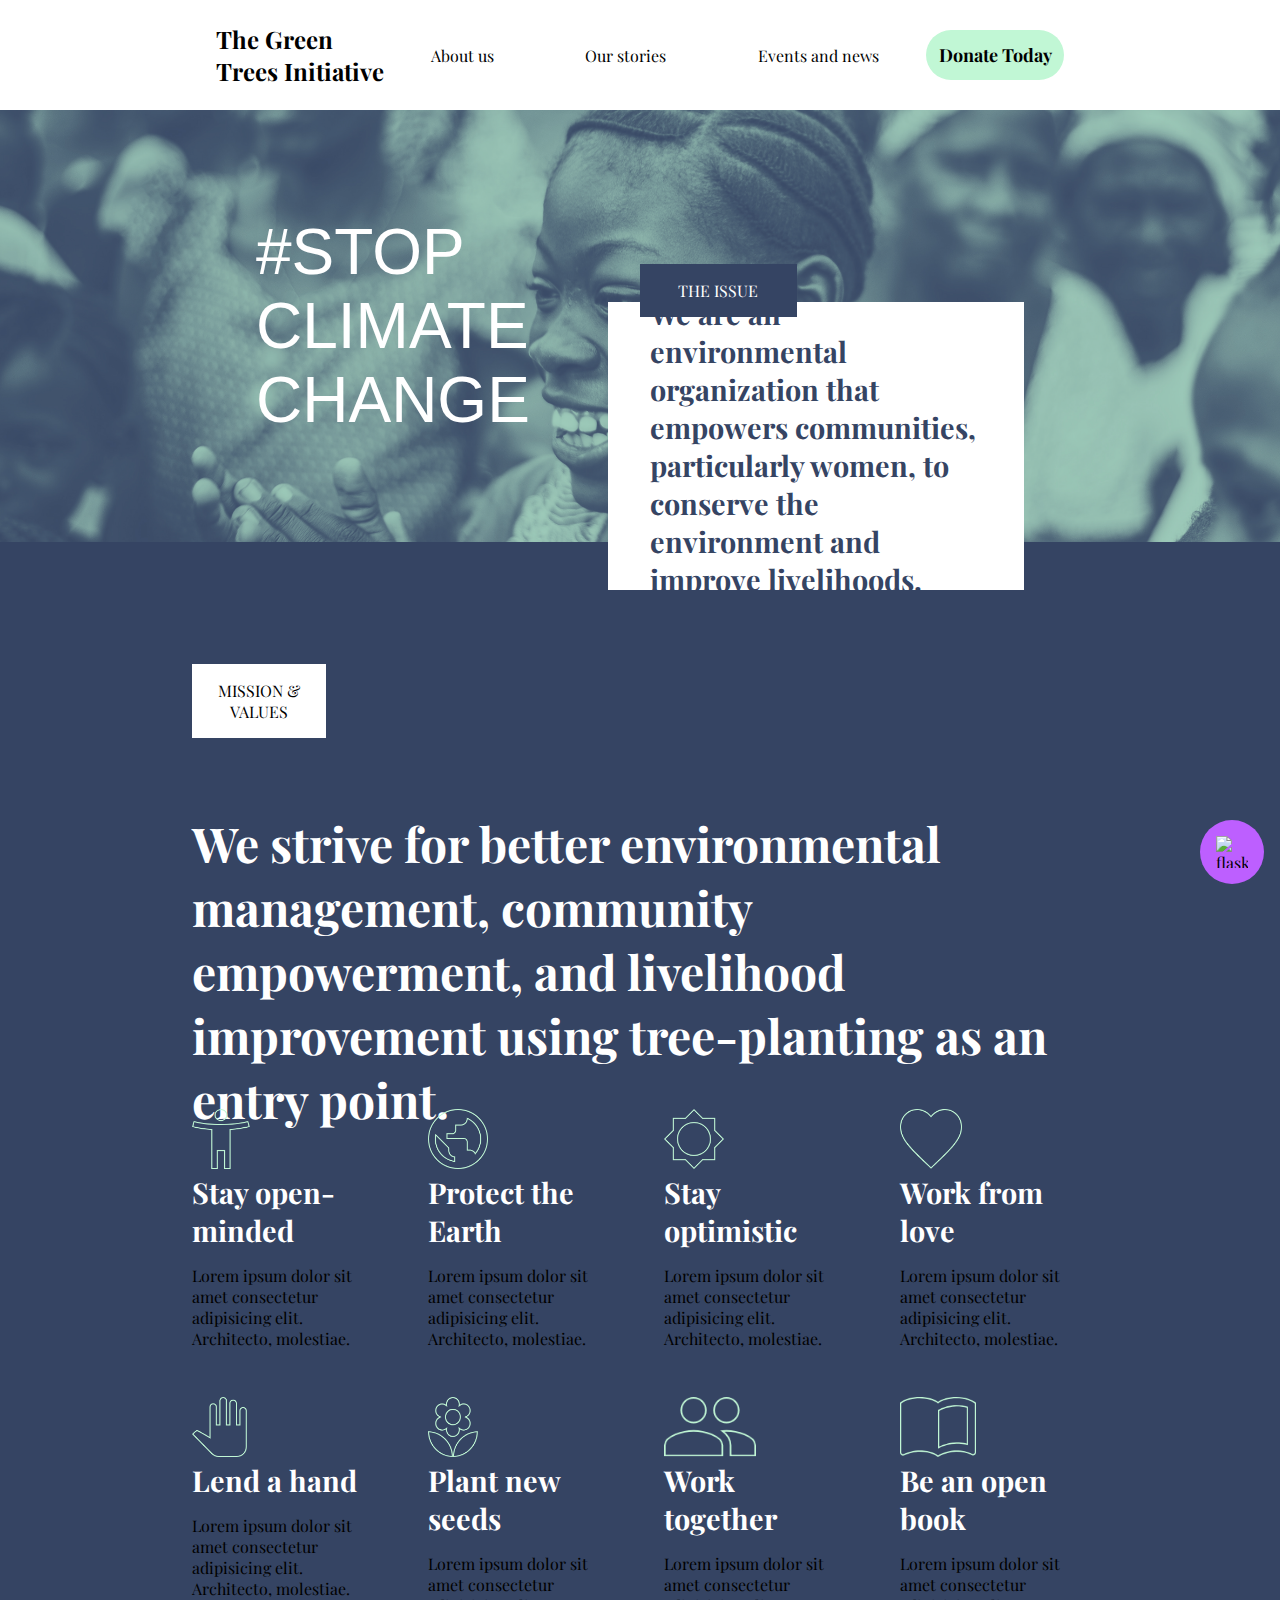
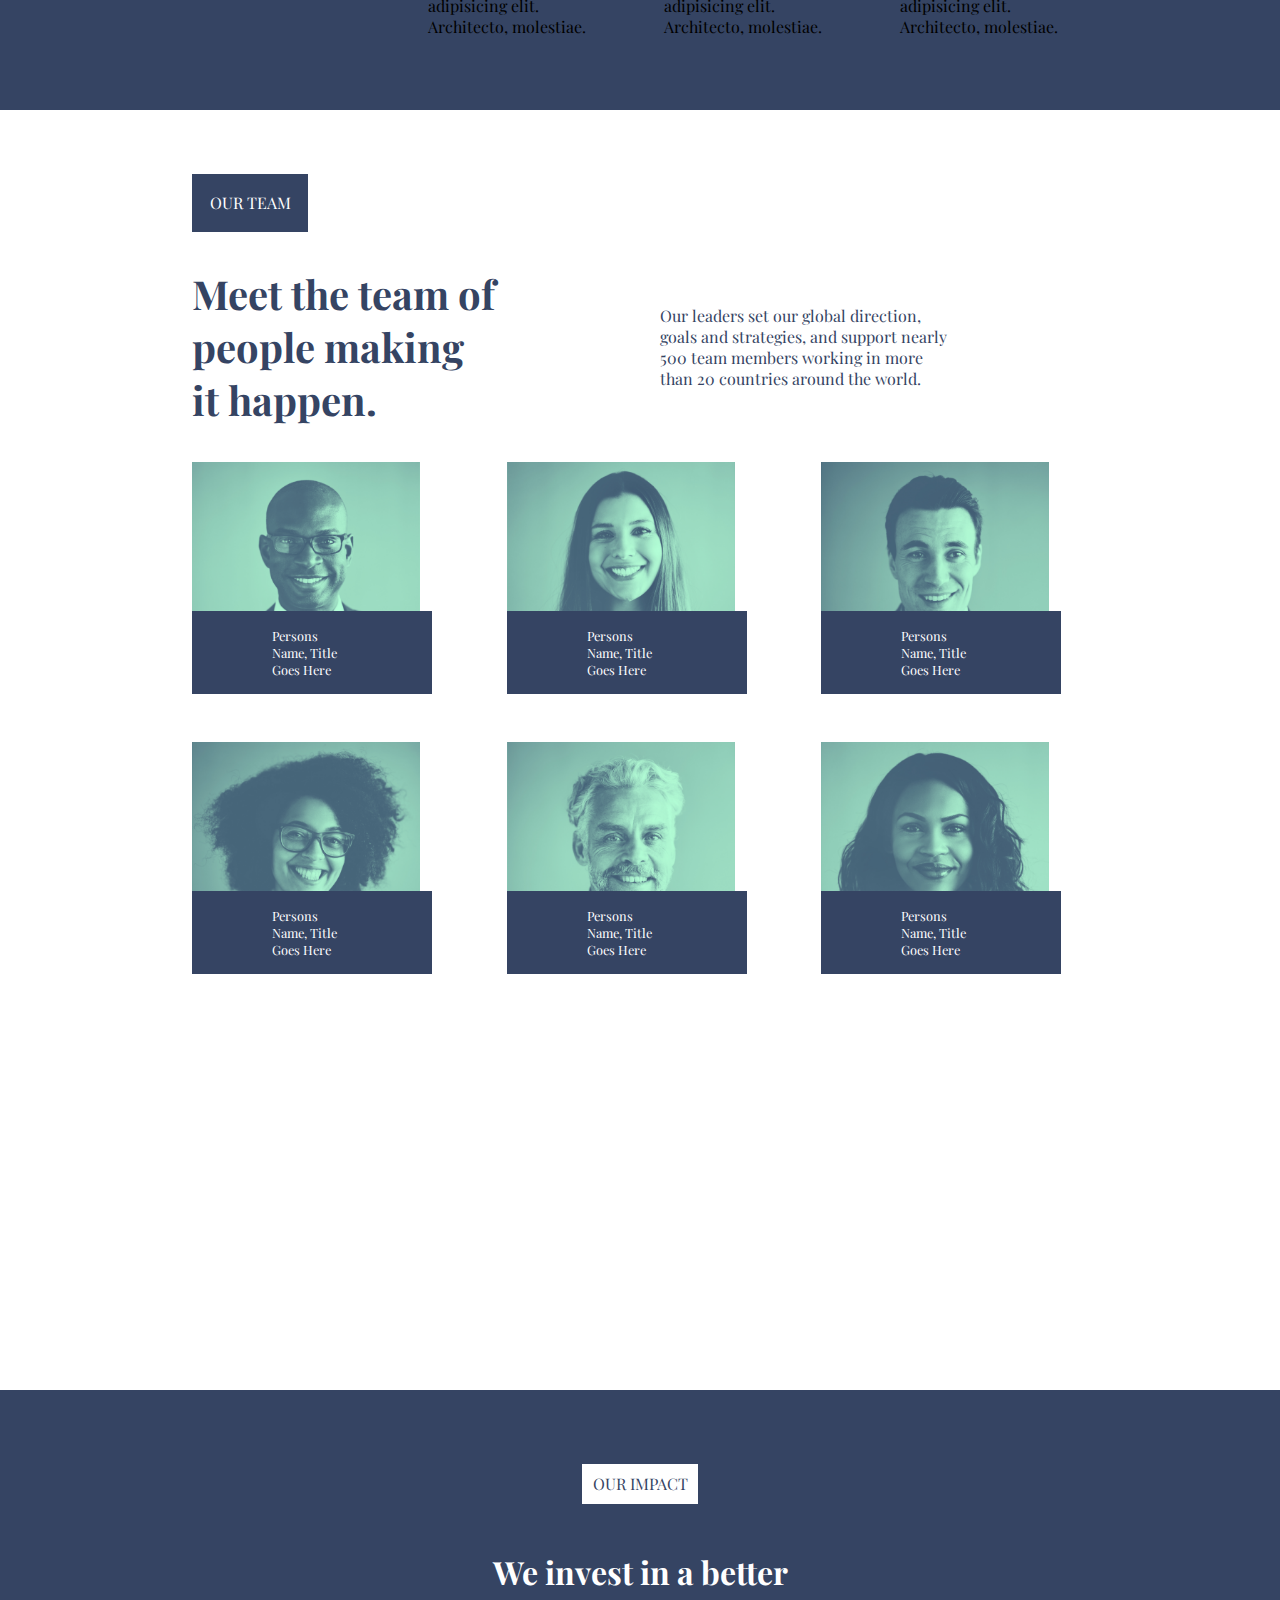
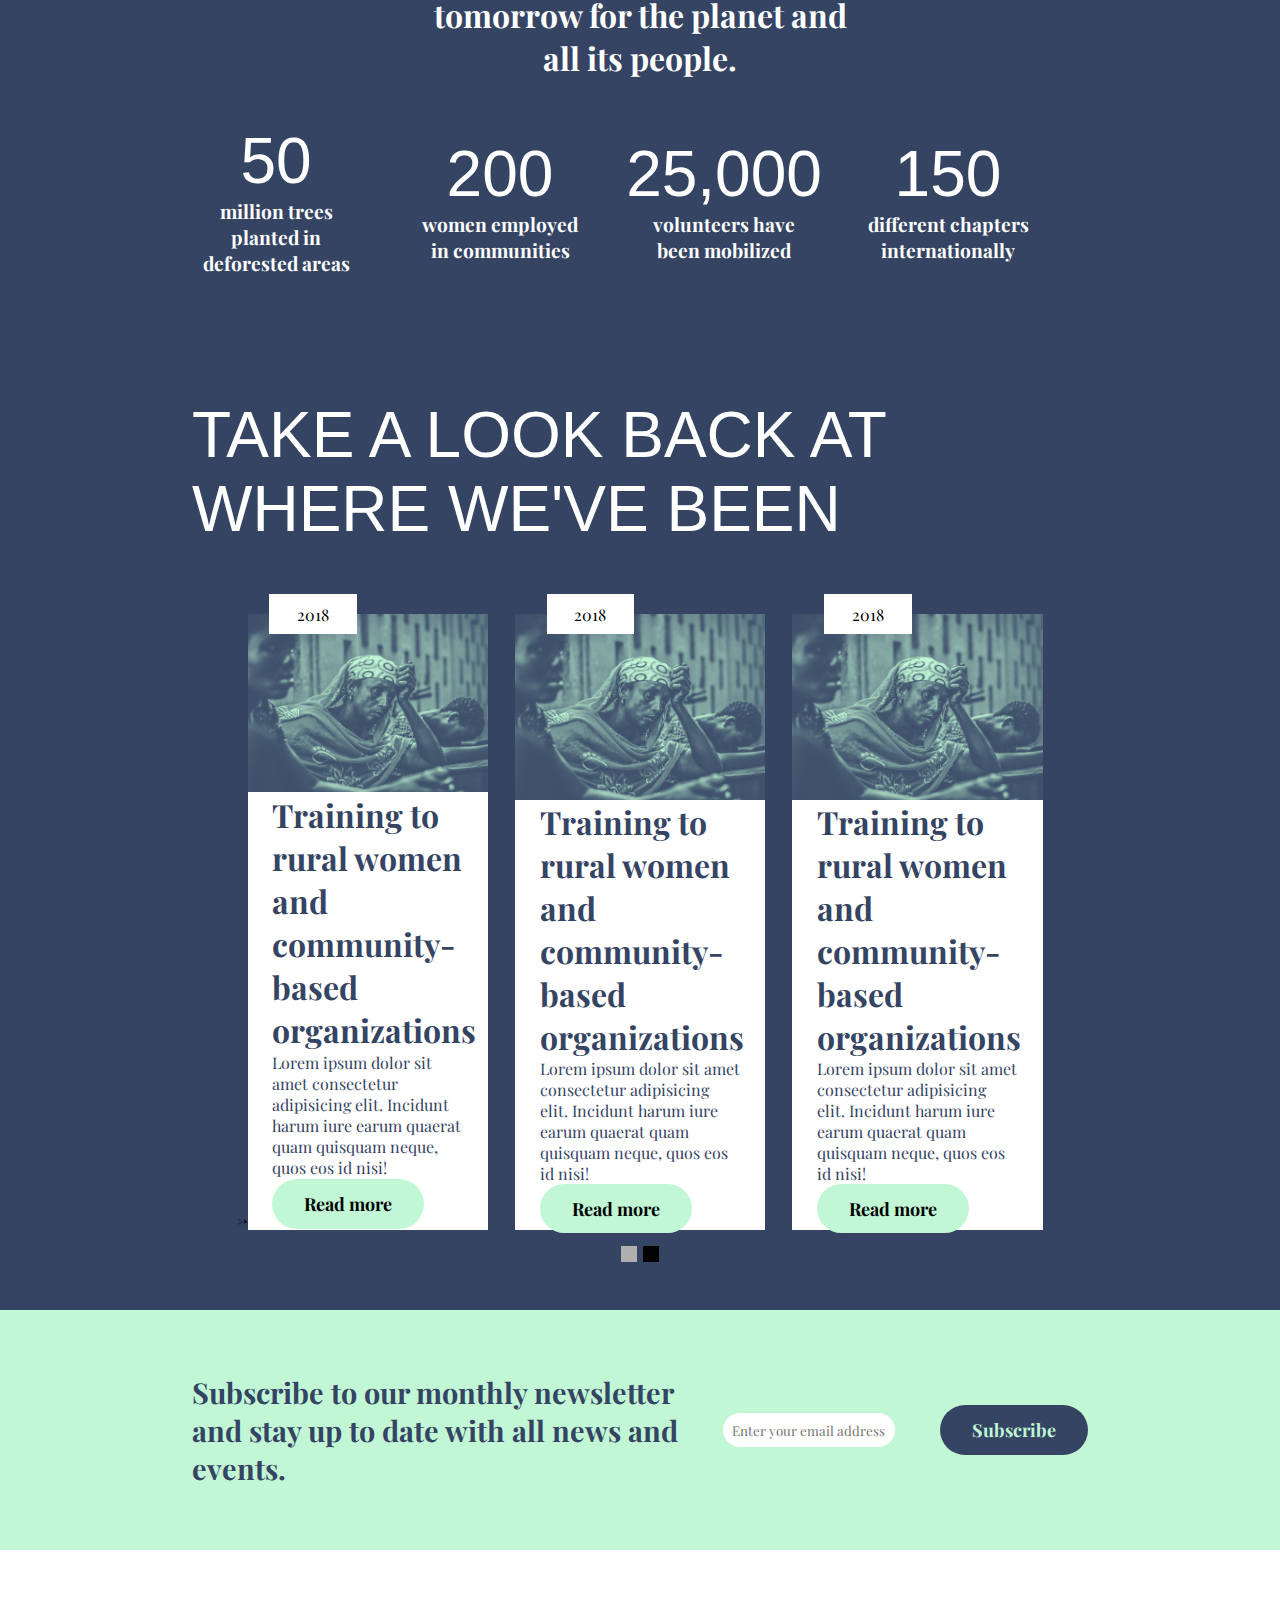
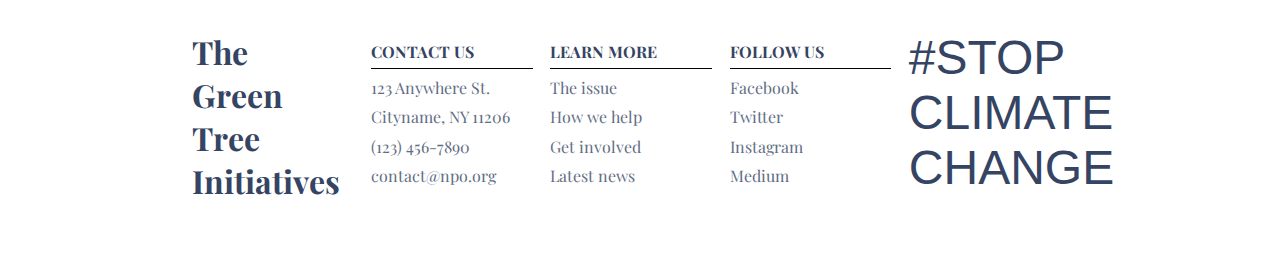
==== about.html @ c071400e "making the webssite dynamic using DOM for clima_static" ====
<!DOCTYPE html>
<html lang="en">
  <head>
    <meta charset="UTF-8" />
    <meta name="viewport" content="width=device-width, initial-scale=1.0" />
    <link rel="stylesheet" href="./style.css" />
    <link rel="stylesheet" href="https://cdnjs.cloudflare.com/ajax/libs/font-awesome/4.7.0/css/font-awesome.min.css">
    <title>About-us page</title>
    <link rel="icon" href="https://cdn-icons-png.flaticon.com/512/5208/5208410.png" type="image/icon type">
  </head>
  <body>
    
    <!-- section with navbar  -->

    <header>
      <div class="navbar">
        <a href="index.html" style="text-decoration: none;">
          <div class="logo-txt">
            <h2>The Green</h2>
            <h2>Trees Initiative</h2>
          </div>
        </a>
        <div class="about">
          <ul style="list-style: none">
            <li><a href="./about.html" >About us</a></li>
            <li><a href="./stories.html" >Our stories</a></li>
            <li><a href="./eventsandnews.html" >Events and news</a></li>
          </ul>
        </div>
        <i class="fa fa-navicon nav-icon" onclick="navIcon()"></i>
        <button class="donate-btn"><span>Donate Today</span></button>
      </div>
    </header>
    <!-- nav-btn -->
    <div class="d-none" id="nav-toggle" >
      <ul style="list-style: none">
        <li><a href="./about.html" style="text-decoration: none; color: black;">About us</a></li>
        <li><a href="./stories.html" style="text-decoration: none; color: black;">Our stories</a></li>
        <li><a href="./eventsandnews.html" style="text-decoration: none; color: black;">News and posts</a></li>
      </ul>
      <button class="donate-btn"><span>Donate Today</span></button>
    </div>

    <!-- hero section (about us) -->

    <section class="abt-hero">
      <div class="abt-hero-main">
        <div class="hero-container">
          <div class="hero-div2">
            <h1>#STOP CLIMATE CHANGE</h1>
          </div>

          <div class="hero-div-cover">
            <div class="hero-issue">
              <div class="issue-box">THE ISSUE</div>
              <div class="hero-quote">
                <h1>
                  We are an environmental organization that empowers
                  communities, particularly women, to conserve the environment
                  and improve livelihoods.
                </h1>
              </div>
            </div>
          </div>

          <!-- tab view -->
          <div class="hero-container-abt-md">
            <div class="issue-box">
              THE ISSUE
            </div>
            <div class="hero-container-main-abt-sm">
              <div class="hero-quote">
                <h1>
                  We are an environmental organization that empowers
                  communities, particularly women, to conserve the environment
                  and improve livelihoods.
                </h1>
              </div>
            </div>
          </div>
        </div>
      </div>
    </section>

    

    <!-- mission section -->

    <section class="mission-main">
      <div class="mission">
        <div class="mission-box">
          <p>MISSION & VALUES</p>
        </div>

        <div class="mission-heading">
          <h1>
            We strive for better environmental management, community
            empowerment, and livelihood improvement using tree-planting as an
            entry point.
          </h1>
        </div>

        <div class="mission-grid">
          <div class="grid-div">
            <div>
              <img
                src="./assets/about-us/Icon person@2x.png"
                alt="mission_icon"
                height="60"
              />
              <h1>Stay open-minded</h1>
            </div>
            <p>
              Lorem ipsum dolor sit amet consectetur adipisicing elit.
              Architecto, molestiae.
            </p>
          </div>
          <div class="grid-div">
            <div>
              <img
                src="./assets/about-us/Icon earth@2x.png"
                alt="mission_icon"
                height="60"
              />
              <h1>Protect the Earth</h1>
            </div>
            <p>
              Lorem ipsum dolor sit amet consectetur adipisicing elit.
              Architecto, molestiae.
            </p>
          </div>
          <div class="grid-div">
            <div>
              <img
                src="./assets/about-us/Icon sun@2x.png"
                alt="mission_icon"
                height="60"
              />
              <h1>Stay optimistic</h1>
            </div>
            <p>
              Lorem ipsum dolor sit amet consectetur adipisicing elit.
              Architecto, molestiae.
            </p>
          </div>
          <div class="grid-div">
            <div>
              <img
                src="./assets/about-us/Icon heart@2x.png"
                alt="mission_icon"
                height="60"
              />
              <h1>Work from love</h1>
            </div>
            <p>
              Lorem ipsum dolor sit amet consectetur adipisicing elit.
              Architecto, molestiae.
            </p>
          </div>

          <div class="grid-div">
            <div>
              <img
                src="./assets/about-us/Icon hand@2x.png"
                alt="mission_icon"
                height="60"
              />
              <h1>Lend a hand</h1>
            </div>
            <p>
              Lorem ipsum dolor sit amet consectetur adipisicing elit.
              Architecto, molestiae.
            </p>
          </div>
          <div class="grid-div">
            <div>
              <img
                src="./assets/about-us/Icon flower@2x.png"
                alt="mission_icon"
                height="60"
              />
              <h1>Plant new seeds</h1>
            </div>
            <p>
              Lorem ipsum dolor sit amet consectetur adipisicing elit.
              Architecto, molestiae.
            </p>
          </div>
          <div class="grid-div">
            <div>
              <img
                src="./assets/about-us/Icon people@2x.png"
                alt="mission_icon"
                height="60"
              />
              <h1>Work together</h1>
            </div>
            <p>
              Lorem ipsum dolor sit amet consectetur adipisicing elit.
              Architecto, molestiae.
            </p>
          </div>
          <div class="grid-div">
            <div>
              <img
                src="./assets/about-us/Icon book@2x.png"
                alt="mission_icon"
                height="60"
              />
              <h1>Be an open book</h1>
            </div>
            <p>
              Lorem ipsum dolor sit amet consectetur adipisicing elit.
              Architecto, molestiae.
            </p>
          </div>
        </div>
      </div>
    </section>

    <!-- Our-Team -->

    <section class="team-main-container">
      <div class="team-container">
        <div class="our-team-box">
          <p>OUR TEAM</p>
        </div>

        <div class="about-team-main">
          <div>
            <h1>Meet the team of people making it happen.</h1>
          </div>
          <div>
            <p>
              Our leaders set our global direction, goals and strategies, and
              support nearly 500 team members working in more than 20 countries
              around the world.
            </p>
          </div>
        </div>

        <div class="meet-our-people">
          <div class="meet-main">
            <div class="name-tag">Persons Name, Title Goes Here</div>
            <div class="meet-img-div">
              <img
                src="./assets/about-us/Screen-Shot-2018-10-04-at-9.35.07-PM@2x.png"
                alt="person_img"
                class="meet-img"
              />
            </div>
          </div>

          <div class="meet-main">
            <div class="name-tag">Persons Name, Title Goes Here</div>
            <div class="meet-img-div">
              <img
                src="./assets/about-us/Screen-Shot-2018-10-04-at-9.35.17-PM@2x.png"
                alt="person_img"
                class="meet-img"
              />
            </div>
          </div>

          <div class="meet-main">
            <div class="name-tag">Persons Name, Title Goes Here</div>
            <div class="meet-img-div">
              <img
                src="./assets/about-us/Screen-Shot-2018-10-04-at-9.35.37-PM@2x.png"
                alt="person_img"
                class="meet-img"
              />
            </div>
          </div>

          <div class="meet-main">
            <div class="name-tag">Persons Name, Title Goes Here</div>
            <div class="meet-img-div">
              <img
                src="./assets/about-us/Screen-Shot-2018-10-04-at-9.36.04-PM@2x.png"
                alt="person_img"
                class="meet-img"
              />
            </div>
          </div>

          <div class="meet-main">
            <div class="name-tag">Persons Name, Title Goes Here</div>
            <div class="meet-img-div">
              <img
                src="./assets/about-us/Screen-Shot-2018-10-04-at-9.36.19-PM@2x.png"
                alt="person_img"
                class="meet-img"
              />
            </div>
          </div>

          <div class="meet-main">
            <div class="name-tag">Persons Name, Title Goes Here</div>
            <div class="meet-img-div">
              <img
                src="./assets/about-us/Screen-Shot-2018-10-04-at-9.37.13-PM@2x.png"
                alt="person_img"
                class="meet-img"
              />
            </div>
          </div>
        </div>
      </div>
    </section>

    <!-- our team @ sm-devices -->

    <section class="team-main-container-sm">
      <div class="team-container-sm">
        <div class="our-team-box-sm">
          <span>OUR TEAM</span>
        </div>
        <h1 class="our-team-heading">Meet the team of people making it happen</h1>

        <p>Our leaders set our global direction, goals, and startergies, and support nearly 500 team members working in more that 20 countries around the world</p>

        <div class="team-grid-sm">
          <div class="team-main-sm">
            <div class="team-person-img-sm">
              <img src="./assets/about-us/Screen-Shot-2018-10-04-at-9.35.07-PM@2x.png" alt="person-img" class="person-team-img-sm">
            </div>
            <div class="team-main-tag-sm">
              <span>Person Name,</span>
              <span>Title goes here</span>
            </div>
            
          </div>
          <div class="team-main-sm">
            <div class="team-person-img-sm">
              <img src="./assets/about-us/Screen-Shot-2018-10-04-at-9.35.17-PM@2x.png" alt="person-img" class="person-team-img-sm">
            </div>
            <div class="team-main-tag-sm">
              <span>Person Name,</span>
              <span>Title goes here</span>
            </div>
            
          </div>
          <div class="team-main-sm">
            <div class="team-person-img-sm">
              <img src="./assets/about-us/Screen-Shot-2018-10-04-at-9.35.37-PM@2x.png" alt="person-img" class="person-team-img-sm">
            </div>
            <div class="team-main-tag-sm">
              <span>Person Name,</span>
              <span>Title goes here</span>
            </div>
            
          </div>
          <div class="team-main-sm">
            <div class="team-person-img-sm">
              <img src="./assets/about-us/Screen-Shot-2018-10-04-at-9.36.04-PM@2x.png" alt="person-img" class="person-team-img-sm">
            </div>
            <div class="team-main-tag-sm">
              <span>Person Name,</span>
              <span>Title goes here</span>
            </div>
            
          </div>
          <div class="team-main-sm">
            <div class="team-person-img-sm">
              <img src="./assets/about-us/Screen-Shot-2018-10-04-at-9.36.19-PM@2x.png" alt="person-img" class="person-team-img-sm">
            </div>
            <div class="team-main-tag-sm">
              <span>Person Name,</span>
              <span>Title goes here</span>
            </div>
            
          </div>
          <div class="team-main-sm">
            <div class="team-person-img-sm">
              <img src="./assets/about-us/Screen-Shot-2018-10-04-at-9.37.13-PM@2x.png" alt="person-img" class="person-team-img-sm">
            </div>
            <div class="team-main-tag-sm">
              <span>Person Name,</span>
              <span>Title goes here</span>
            </div>
            
          </div>
      
            
          </div>
        </div>
      </div>
    </section>
    <!-- our impact section -->

    <section class="impact-main">
      <div class="impact">
        <div class="impact-box">
          <p>OUR IMPACT</p>
        </div>

        <h1>
          We invest in a better tomorrow for the planet and all its people.
        </h1>

        <div class="impacts">
          <div class="impacts-div">
            <h1>50</h1>
            <h1>million trees planted in deforested areas</h1>
          </div>

          <div class="impacts-div">
            <h1>200</h1>
            <h1>women employed in communities</h1>
          </div>

          <div class="impacts-div">
            <h1>25,000</h1>
            <h1>volunteers have been mobilized</h1>
          </div>

          <div class="impacts-div">
            <h1>150</h1>
            <h1>different chapters internationally</h1>
          </div>
        </div>
      </div>
    </section>

    <!-- legacy-section -->

    <section class="legacy-main">
      <div class="legacy">
        <h1>TAKE A LOOK BACK AT WHERE WE'VE BEEN</h1>
        <div class="legacy-header">
          <h1>TAKE A LOOK BACK AT WHERE WE'VE BEEN</h1>
          <div class="right-arrow">
            <span>&rarr;</span>
          </div>
        </div>  

       
          

        <div class="year-contributions">
          <div class="year-contributions-card-main">
            <div class="year-box">2018</div>
            <div class="right-arrow">
              <span>&rarr;</span>
            </div>
            <div class="year-contributions-card">
              <div class="year-img-box">
                <img src="./assets/about-us/Image@2x.png" alt="women_image" class="year-card-image" />
              </div>

              <div class="inner-year-card">
                <h1>Training to rural women and community-based organizations</h1>

              <p>
                Lorem ipsum dolor sit amet consectetur adipisicing elit.
                Incidunt harum iure earum quaerat quam quisquam neque, quos eos
                id nisi!
              </p>

              <button class="read-more">Read more</button>
              </div>
            </div>
          </div>

          <div class="year-contributions-card-main">
            <div class="year-box">2018</div>
            <div class="year-contributions-card">
              <div class="year-img-box">
                <img src="./assets/about-us/Image@2x.png" alt="women_image" class="year-card-image" />
              </div>
              <div class="inner-year-card">
              <h1>Training to rural women and community-based organizations</h1>

              <p>
                Lorem ipsum dolor sit amet consectetur adipisicing elit.
                Incidunt harum iure earum quaerat quam quisquam neque, quos eos
                id nisi!
              </p>

              <button class="read-more">Read more</button>
                            </div>
            </div>
          </div>

          <div class="year-contributions-card-main">
            <div class="year-box">2018</div>
            <div class="year-contributions-card">
              <div class="year-img-box">
                <img src="./assets/about-us/Image@2x.png" alt="women_image" class="year-card-image" />
              </div>
              <div class="inner-year-card">
              <h1>Training to rural women and community-based organizations</h1>

              <p>
                Lorem ipsum dolor sit amet consectetur adipisicing elit.
                Incidunt harum iure earum quaerat quam quisquam neque, quos eos
                id nisi!
              </p>

              <button class="read-more">Read more</button>
                            </div>
            </div>
          </div>
        </div>

        <div class="legacy-slide-btn">
          <div class="box" style="background-color: #afafaf;"></div>
          <div class="box" style="background-color: #030303;"></div>
      </div>
      </div>
    </section>

    <!-- email-subsicribe -->
    <section class="email-subscribe-main">
      <div class="email-subscribe">
        <h1>
          Subscribe to our monthly newsletter and stay up to date with all news
          and events.
        </h1>
        <input
          type="email"
          placeholder="Enter your email address"
          class="email-sub-input"
        />
        <button class="subscribe">Subscribe</button>
      </div>
    </section>

    <!-- footer -->
    <footer class="footer-main">
      <div class="footer">
        <div class="footer-logo">
          <h1 class="footer-logo-txt">The Green</h1>
          <h1 class="footer-logo-txt">Tree Initiatives</h1>
        </div>

        <div class="foot">
          <div class="contact-us"><p>CONTACT US</p></div>
          <p>123 Anywhere St.</p>
          <p>Cityname, NY 11206</p>
          <p>(123) 456-7890</p>
          <p>contact@npo.org</p>
        </div>

        <div class="foot2">
          <div class="learn-us"><p>LEARN MORE</p></div>
          <p>The issue</p>
          <p>How we help</p>
          <p>Get involved</p>
          <p>Latest news</p>
        </div>

        <div class="foot3">
          <div class="follow-us"><p>FOLLOW US</p></div>
          <p>Facebook</p>
          <p>Twitter</p>
          <p>Instagram</p>
          <p>Medium</p>
        </div>

        <div class="stop-climate-txt"><h1>#STOP CLIMATE CHANGE</h1></div>
      </div>
    </footer>

    <div class="flask">
      <img src="https://cdn.buymeacoffee.com/widget/assets/coffee%20cup.svg" alt="flask-image" class="flask-image">
  </div>

    <script>
      function navIcon() {
        let nav = document.querySelector("#nav-toggle");
        if(nav.className === "d-none"){
          nav.className = "nav-about"
        }else {
          nav.className = "d-none"
        }
      }
      
    </script>
  </body>
</html>
---- style.css ----
@import url("https://fonts.googleapis.com/css2?family=Playfair+Display:ital,wght@0,400..900;1,400..900&display=swap");
@import url("https://use.typekit.net/zfs6qfy.css");
* {
  padding: 0;
  margin: 0;
  box-sizing: border-box;
  font-family: "Playfair Display", serif;
  font-optical-sizing: auto;
  user-select: none;
}

body {
  width: 100%;
  display: flex;
  justify-content: center;
  align-items: center;
  flex-direction: column;
}

.featurrette-grids1 {
    display: none;
}

header {
  width: 100%;
  height: 100%;
  display: flex;
  justify-content: center;
  align-items: center;
  background-color: #ffffff;
  box-shadow: 1px 5px 5px rgb(11, 66, 52);

  animation: dropFromUp 0.7s ease-in-out;
}

.team-main-container-sm {
  display: none;
}
.post-follow-us > div {
  display: flex;
  gap: 1rem;
}

.navbar {
  height: 110px;
  width: 70%;
  display: flex;
  justify-content: space-around;
  align-items: center;
}

.navbar > .nav-icon {
  display: none;
}

.nav-about {
  display: none;
}

.logo-txt {
  width: auto;
  color: #000000;
}

.logo-txt > div > h2:hover {
  cursor: pointer;
}

.about {
  width: 50%;
}

.about > ul {
  display: flex;
  justify-content: space-between;
  align-items: center;
}

.d-none {
  display: none;
}

.d-block {
  display: block;
}

.about > ul > li > a {
  font-size: 1rem;
  text-decoration: none;
  color: #000000;
}

.about > ul > li > a:hover {
  color: #626d85;
  cursor: pointer;
}

.donate-btn {
  border: none;
  background-color: #c1f7d5;
  padding: 0.8rem;
  border-radius: 3.4rem;
  font-weight: bold;
  font-size: large;
}

.donate-btn > span {
  color: #000000;
} 

 

.donate-btn:hover {
  background-color: #354463;
  cursor: pointer;
  color: #ffffff !important;
}

.donate-btn > span:hover {
  color: #ffffff;
}

/* hero section */

.hero-container-abt-md {
  display: none;
}

.hero-section-main {
  height: 45rem;
  width: 100%;
  position: relative;
  display: flex;
  justify-content: center;
  align-items: center;
}

.hero-img {
  width: 100%;
  height: 100%;
  position: absolute;
  background-image: linear-gradient(
      180deg,
      rgba(53, 68, 99, 0.4),
      rgba(53, 68, 99, 0.4)
    ),
    url("./assets/home/annie-spratt-135307-unsplash@3x.png");
  background-repeat: no-repeat;
  background-size: cover;
  background-position: 20%;
}

.hero-section {
  height: 100%;
  width: 70%;
  display: flex;
  justify-content: center;
  align-items: center;
  gap: 5%;
}

.hero-div1 {
  height: 80%;
  width: 45%;
  display: flex;
  align-items: center;
  justify-content: center;
  position: relative;
  margin-left: auto;
}

.content {
  display: flex;
  flex-direction: column;
  justify-content: space-evenly;
  height: 100%;
  width: 80%;
}

.hero-heading-text {
  color: #354463;
  font-size: 2.8rem;
}

.hero-sub-div1 {
  height: 87%;
  width: 100%;
  display: flex;
  flex-direction: column;
  justify-content: center;
  align-items: center;
  background-color: #ffffff;
}


.issue-box {
  width: auto;
  padding: 2.5% 6% 2.5% 6%;
  position: absolute;
  top: 2%;
  left: 12%;
  background-color: #354463;
  color: #ffffff;
}

.hero-div2 {
  height: 65%;
  width: 45%;
  z-index: 5;
  margin-right: auto;
}

.hero-div2 > h1 {
  font-family: "flood-std", sans-serif;
  font-size: 4rem;
  padding-right: 25%;
  color: #ffffff;
  font-weight: 200;
}

.content > a {
  color: black;
}

/* Characterstics-actionized  */

.characterstics-main {
  width: 100%;
  height: auto;
  background-color: #c1f7d5;
  display: flex;
  justify-content: center;
  align-items: center;
  position: relative;
}

.characterstics {
  width: 70%;
  display: flex;
  justify-content: center;
  align-items: center;
}

.characterstics div {
  padding: 4.6rem 1rem 4.6rem 1rem;
}

.characterstics div h1 {
  font-size: 1.75rem;
  border-bottom: 2px solid #c1f7d5;
  color: #354463;
}

.characterstics div h1:hover {
  border-bottom: 2px solid #354463;
  transition: 0.3s ease-in-out;
  cursor: pointer;
}

.characterstics div p {
  margin-top: 3rem;
  font-size: 1rem;
  color: #354463;
}
.action-box {
  position: absolute;
  z-index: 1;
  bottom: -4%;
  width: auto;
  padding: 0.8% 2.5% 0.8% 2.5%;
  background-color: #354463;
  color: #ffffff;
}

/* contributions section */
.contributions-main {
  display: flex;
  width: 100%;
  height: 70rem;
  background-color: #354463;
  justify-content: center;
  flex-direction: column;
  align-items: center;
}

.contributions {
  padding-top: 3%;
  display: flex;
  width: 70%;
  height: 100%;
  flex-direction: column;
  justify-content: space-around;
}

.what-we-do {
  height: 3rem;
  width: 14%;
  display: flex;
  justify-content: center;
  align-items: center;
  background-color: #ffffff;
}

.contributions-heading {
  width: 100%;
  display: flex;
  justify-content: flex-start;
  align-items: center;
  color: #ffffff;
  font-size: 1.7rem;
}

.contributions-card-main {
  height: 70%;
  display: flex;
  justify-content: space-between;
  align-items: center;
}

.contributions-card {
  height: 100%;
  width: 30%;
  display: flex;
  justify-content: flex-start;
  align-items: center;
  position: relative;
}

.contributions-card-div {
  height: 80%;
  width: 75%;
  background-color: #ffffff;
  display: flex;
  align-items: flex-end;
  justify-content: center;
}
.contributions-card-img {
  height: 30%;
  width: 74%;
  position: absolute;
  top: 2rem;
  right: 4.5rem;
}

.card-content {
  display: flex;
  justify-content: flex-start;
  justify-content: space-evenly;
  align-items: flex-start;
  flex-direction: column;
  height: 70%;
  width: 80%;
}

.card-content > div > h1 {
  font-size: 1.75rem;
  color: #354463;
}

.read-more {
  border: none;
  background-color: #c1f7d5;
  padding: 0.8rem 2rem 0.8rem 2rem;
  border-radius: 50px;
  font-weight: bold;
  font-size: large;
}

.read-more:hover {
  cursor: pointer;
  background-color: #354463;
  color: #c1f7d5;
}
/* facts section */
.facts-main-div {
  height: 80rem;
  width: 100%;
  background-image: url("./assets/home/did-you-know-background@3x.png");
  background-repeat: no-repeat;
  background-size: cover;
  background-position: 20%;
  display: flex;
  justify-content: center;
  align-items: center;
}

.facts-main {
  height: 80%;
  width: 70%;
  display: flex;
  justify-content: space-between;
}

.hunger-div {
  height: 45%;
  width: 40%;
  display: flex;
  flex-direction: column;
  justify-content: space-around;
  align-items: flex-start;
}

.hunger-div > h1 {
  font-family: "flood-std", sans-serif;
  font-size: 4rem;
  padding-right: 25%;
  color: #ffffff;
  font-weight: 200;
}

.hunger-div > button {
  border: none;
  background-color: #c1f7d5;
  padding: 0.8rem 2rem 0.8rem 2rem;
  border-radius: 50px;
  font-weight: bold;
  font-size: large;
}

.hunger-div > button:hover {
  cursor: pointer;
  background-color: #354463;
  color: #ffffff;
}

.fact-sm {
  display: none;
}

.facts {
  height: 100%;
  width: 50%;
  display: flex;
  flex-direction: column;
  justify-content: space-around;
  align-items: center;
  position: relative;
}

.fact-main {
  height: 22%;
  width: 100%;
  background-color: #ffffff;
}

.did-you-know > p {
  position: absolute;
  width: auto;
  padding: 1.5% 5% 1.5% 5%;
  background-color: #354463;
  color: #ffffff;
  font-size: 0.7rem;
  top: 0;
  left: 3rem;
}

.fact {
  display: flex;
  justify-content: center;
  align-items: center;
  flex-direction: column;
  height: 100%;
  width: 100%;
}

.fact-sub {
  height: 40%;
  width: 80%;
  display: flex;
  justify-content: space-between;
  align-items: center;
}

.fact > div > h1 {
  color: #354463;
  font-size: 2.8rem;
}

.fact-icon {
  height: 2rem;
  width: 2rem;
  border-radius: 50%;
  border: none;
  background-color: #c1f7d5;
  display: flex;
  justify-content: center;
  align-items: center;
}

.fact-img-icon {
  height: 50%;
  width: 50%;
  object-fit: contain;
  cursor: pointer;
}

.stories-main {
  height: 40rem;
  background-color: #ffffff;
  display: flex;
  justify-content: center;
  align-items: center;
  width: 100%;
}

.stories {
  position: relative;
  height: 90%;
  width: 70%;
  display: flex;
  justify-content: center;
  align-items: center;
}

.front-div {
  position: absolute;
  height: 100%;
  width: 100%;
  display: flex;
  justify-content: center;
  align-items: center;
}

.slide-btn {
  display: flex;
  width: 6%;
  justify-content: space-between;
}
.box {
  height: 1rem;
  width: 1rem;
  cursor: pointer;
}

.img-div {
  height: 100%;
  width: 100%;
  display: flex;
  justify-content: flex-end;
}

.person-img-div {
  height: 100%;
  width: 55%;
  display: flex;
  justify-content: flex-end;
  align-items: center;
}

.person-img {
  height: 80%;
  width: 100%;
  object-fit: cover;
}

.front-main-1 {
  height: 80%;
  width: 50%;
  display: flex;
  justify-content: space-between;
  align-items: flex-start;
  flex-direction: column;
}

.front-main-2 {
  height: 100%;
  width: 50%;
}

.person-quote-main {
  height: 60%;
  width: 100%;
  background-color: #354463;
  display: flex;
  justify-content: center;
  align-items: center;
}

.person-quote {
  height: 100%;
  width: 80%;
  display: flex;
  justify-content: space-evenly;
  align-items: flex-start;
  flex-direction: column;
}

.person-quote > h1 {
  font-size: 1.7rem;
  color: #ffffff;
}

.person-quote > p {
  font-size: 0.8rem;
  color: #e9e8e8;
}

.action-story-btn {
  border: none;
  background-color: #c1f7d5;
  padding: 0.8rem 2rem 0.8rem 2rem;
  border-radius: 50px;
  font-weight: bold;
  font-size: large;
}

.action-story-btn:hover {
  cursor: pointer;
  background-color: #354463;
  color: #ffffff;
}

.story {
  position: absolute;
  z-index: 1;
  top: 5%;
  width: auto;
  padding: 0.8% 2.5% 0.8% 2.5%;
  background-color: #354463;
  color: #ffffff;
}

.stories-sm {
  display: none;
}

/* events-news section */
.events-news-sm {
  display: none;
}
.events-news-main {
  height: 100rem;
  width: 100%;
  background-color: #354463;
  display: flex;
  justify-content: center;
  align-items: center;
}

.lets-action-text {
  font-family: "flood-std", sans-serif;
  font-size: 5rem;
  padding-right: 25%;
  color: #ffffff;
  font-weight: 200;
}

.events-news {
  height: 90%;
  width: 70%;
  display: flex;
  gap: 5%;
  flex-direction: column;
  align-items: center;
}

.event1 {
  gap: 8%;
  display: flex;
  height: 40%;
  width: 100%;
  justify-content: center;
  align-items: center;
}

.news {
  display: flex;
  height: 40%;
  align-items: center;
  gap: 5%;
}

.event1-div1 {
  height: 100%;
  width: 50%;
}
.event1-div2 {
  height: 100%;
  width: 50%;
  display: flex;
  justify-content: space-around;
  flex-direction: column;
  align-items: flex-start;
}

.event1-div1-img {
  height: 100%;
  width: 100%;
  object-fit: cover;
}

.event {
  height: 3rem;
  width: 24%;
  display: flex;
  justify-content: center;
  align-items: center;
  background-color: #ffffff;
}

.event1-div2 > h1 {
  width: 75%;
  color: #ffffff;
  font-size: 2.8rem;
}

.event1-div2 > p {
  color: #ffffff;
  font-size: 1.2rem;
}

.news-div1 {
  height: 100%;
  width: 50%;
  display: flex;
  flex-direction: column;
  align-items: flex-start;
  gap: 10%;
}

.news-div1 > h1 {
  width: 100%;
  color: #ffffff;
  font-size: 2.8rem;
}

.news-div1 > p {
  color: #ffffff;
  font-size: 1.2rem;
}

.news-div1 > div {
  height: 3rem;
  width: 20%;
  display: flex;
  justify-content: center;
  align-items: center;
  background-color: #ffffff;
}

.news-div2 {
  height: 100%;
  width: 50%;
}

.news-div2-img {
  height: 100%;
  width: 100%;
  object-fit: cover;
}

.flask {
  height: 4rem;
  width: 4rem;
  background-color: #bd5fff;
  border-radius: 50%;
  display: flex;
  justify-content: center;
  align-items: center;
  position: fixed;
  bottom: 1rem;
  right: 1rem;
}

.flask:hover {
  transition: 0.25s ease-in-out;
  transform: scale(1.1);
  cursor: pointer;
}

.flask-image {
  height: 50%;
  width: 50%;
  object-fit: fill;
}
/* email-subsicribe */
.email-subscribe-main {
  width: 100%;
  height: 15rem;
  background-color: #c1f7d5;
  display: flex;
  justify-content: center;
  align-items: center;
}

.email-subscribe {
  height: 90%;
  width: 70%;
  display: flex;
  justify-content: center;
  align-items: center;
  gap: 5%;
}

.email-sub-input {
  width: 40%;
  padding: 1%;
  border: none;
  border-radius: 25px;
}

.subscribe {
  border: none;
  padding: 0.8rem 2rem 0.8rem 2rem;
  border-radius: 50px;
  background-color: #354463;
  font-weight: bold;
  font-size: large;
  color: #c1f7d5;
}

.subscribe:hover {
  cursor: pointer;
  background-color: #ffffff;
  color: #354463;
}

.email-subscribe > h1 {
  color: #354463;
  font-size: 1.8rem;
}

.footer-main {
  height: 20rem;
  width: 100%;
  background-color: #ffffff;
  display: flex;
  justify-content: center;
  align-items: center;
}

.footer {
  height: 50%;
  width: 70%;
  display: flex;
  justify-content: center;
  align-items: center;
  gap: 2%;
}

.footer-logo {
  width: 20%;
  height: 100%;
}

.footer-logo-txt {
  width: 95%;
  color: #354463;
}

.foot {
  width: 20%;
  height: 100%;
  display: flex;
  flex-direction: column;
  align-items: flex-start;
  justify-content: space-around;
}

.foot2 {
  width: 20%;
  height: 100%;
  display: flex;
  flex-direction: column;
  align-items: flex-start;
  justify-content: space-around;
}

.foot3 {
  width: 20%;
  height: 100%;
  display: flex;
  flex-direction: column;
  align-items: flex-start;
  justify-content: space-around;
}

.stop-climate-txt {
  width: 20%;
  height: 100%;
}

.contact-us {
  padding: 4% 0 4% 0;
  width: 100%;
  border-bottom: 1px solid;
}

.learn-us {
  padding: 4% 0 4% 0;
  width: 100%;
  border-bottom: 1px solid;
}

.follow-us {
  padding: 4% 0 4% 0;
  width: 100%;
  border-bottom: 1px solid;
}

.contact-us > p {
  color: #354463;
  font-size: 1rem;
  font-weight: bold;
}

.learn-us > p {
  color: #354463;
  font-size: 1rem;
  font-weight: bold;
}

.follow-us > p {
  color: #354463;
  font-size: 1rem;
  font-weight: bold;
}

.foot > p {
  color: #626d85;
}

.foot2 > p {
  color: #626d85;
}

.foot3 > p {
  color: #626d85;
}

.foot2 > p:hover {
  color: #9aabd1;
  cursor: pointer;
}

.foot3 > p:hover {
  color: #9aabd1;
  cursor: pointer;
}

.foot > p:nth-last-child(2):hover {
  color: #9aabd1;
  cursor: pointer;
}
.foot > p:last-child:hover {
  color: #9aabd1;
  cursor: pointer;
}

.stop-climate-txt > h1 {
  font-family: "flood-std", sans-serif;
  font-size: 3rem;
  padding-right: 25%;
  color: #354463;
  font-weight: 200;
  text-align: end;
}

/* about-us page */

.abt-hero {
  height: 30rem;
  width: 100%;
  background-color: #354463;
  position: relative;
}

.abt-hero-main {
  height: 90%;
  width: 100%;
  background-image: url("./assets/about-us/annie-spratt-427339-unsplash@2x.png");
  background-repeat: no-repeat;
  background-size: cover;
  background-position: 20%;
  display: flex;
  justify-content: center;
  align-items: center;
}

.hero-container {
  width: 60%;
  height: 100%;
  display: flex;
}

.hero-container > .hero-div2 {
  width: 20%;
  height: 100%;
  display: flex;
  align-items: center;
}

.hero-div-cover {
  width: 50%;
  height: 100%;
  position: absolute;
  right: 20%;
}

.hero-issue {
  position: relative;
  width: 100%;
  height: 100%;
  display: flex;
  justify-content: flex-end;
  align-items: flex-end;
}

.hero-issue > .issue-box {
  top: 32%;
  left: 40%;
}

.hero-quote {
  height: 60%;
  width: 65%;
  background-color: #ffffff;
  display: flex;
  justify-content: center;
  align-items: center;
}

.hero-quote > h1 {
  width: 80%;
  font-size: 1.8rem;
  color: #354463;
}

/* mission section about*/

.mission-main {
  height: 70rem;
  width: 100%;
  background-color: #354463;
  display: flex;
  justify-content: center;
  align-items: center;
}

.mission {
  height: 100%;
  width: 70%;
  display: flex;
  justify-content: space-evenly;
  align-items: flex-start;
  flex-direction: column;
}

.mission-box {
  width: 15%;
  background-color: #ffffff;
}

.mission-box > p {
  width: 100%;
  height: 100%;
  padding: 1rem;
  text-align: center;
}

.mission-heading {
  height: 20%;
  width: 100%;
}

.mission-heading > h1 {
  color: #ffffff;
  font-size: 3rem;
}

.mission-grid {
  display: grid;
  grid-template-columns: repeat(4, 1fr);
  grid-template-rows: repeat(2, 1fr);
  gap: 3rem;
}

.grid-div {
  height: 100%;
  display: flex;
  flex-direction: column;
  gap: 1rem;
}

.grid-div > div > h1 {
  font-size: 1.8rem;
  color: #ffffff;
}

.grid-div > div > p {
  font-size: 1rem;
  color: #ffffff;
}

/* our - team  */
.team-main-container {
  height: 80em;
  width: 100%;
  background-color: #ffffff;
  display: flex;
  justify-content: center;
  align-items: center;
}

.team-container {
  height: 90%;
  width: 70%;
  display: flex;
  flex-direction: column;
}

.our-team-box {
  width: 13%;
  height: 5%;
  background-color: #354463;
  display: flex;
  justify-content: center;
  align-items: center;
  color: #ffffff;
}

.about-team-main {
  display: flex;
  height: 20%;
  width: 100%;
  justify-content: space-around;
  align-items: center;
  gap: 10rem;
}

.about-team-main > div > h1 {
  font-size: 2.5rem;
  color: #354463;
}

.about-team-main > div > p {
  font-size: 1rem;
  width: 70%;
  color: #354463;
}

.meet-our-people {
  display: grid;
  grid-template-columns: repeat(3, 1fr);
  grid-template-rows: repeat(2, 1fr);
  gap: 3rem;
}

.meet-main {
  height: 100%;
  width: 90%;
  position: relative;
}

.meet-img-div {
  height: 95%;
  width: 95%;
}

.meet-img {
  height: 100%;
  width: 100%;
  object-fit: cover;
}
.name-tag {
  position: absolute;
  z-index: 1;
  background-color: #354463;
  padding: 1rem 5rem 1rem 5rem;
  color: #ffffff;
  font-size: 0.8rem;
  bottom: 0;
  right: 0;
}

/* our-impact-section */

.impact-main {
  height: 35rem;
  width: 100%;
  background-image: url("./assets/about-us/Impact\ Background@2x.png");
  background-repeat: no-repeat;
  background-size: cover;
  background-position: 10%;
  background-color: #354463;
  display: flex;
  justify-content: center;
  align-items: center;
}

.impact {
  height: 90%;
  width: 70%;
  display: flex;
  flex-direction: column;
  justify-content: space-evenly;
  align-items: center;
}

.impact-box {
  width: 13%;
  height: 8%;
  color: #354463;
  display: flex;
  justify-content: center;
  align-items: center;
  background-color: #ffffff;
}

.impact > h1 {
  color: white;
  font-size: 2rem;
  width: 50%;
  text-align: center;
}

.impacts {
  display: grid;
  grid-template-columns: repeat(4, 1fr);
  grid-template-rows: repeat(1, 1fr);
}

.impacts-div {
  display: flex;
  justify-content: center;
  align-items: center;
  flex-direction: column;
}

.impacts-div > h1:first-child {
  text-align: center;
  font-family: "flood-std", sans-serif;
  font-size: 4rem;
  padding-right: 25%;
  color: #ffffff;
  font-weight: 200;
}

.impacts-div > h1:last-child {
  font-size: 1.2rem;
  padding-right: 25%;
  color: #ffffff;
  font-weight: bold;
  text-align: center;
}

/* legacy-section */

.legacy-header {
  display: none;
}

.legacy-main {
  height: 60rem;
  width: 100%;
  display: flex;
  justify-content: center;
  align-items: center;
  background-color: #354463;
}

.legacy {
  height: 90%;
  width: 70%;
  display: flex;
  justify-content: space-evenly;
  align-items: center;
  flex-direction: column;
}

.legacy > h1 {
  font-family: "flood-std", sans-serif;
  font-size: 4rem;
  color: #ffffff;
  font-weight: 200;
}

.year-contributions {
  display: flex;
  align-items: center;
  justify-content: center;
  gap: 3%;
  height: 90%;
}

.year-contributions-card-main {
  height: 100%;
  width: 28%;
  position: relative;
  display: flex;
  justify-content: center;
  align-items: flex-end;
}

.year-box {
  background-color: #ffffff;
  width: 35%;
  height: 2.5rem;
  display: flex;
  justify-content: center;
  align-items: center;
  position: absolute;
  top: 3rem;
  left: 2rem;
}

.year-contributions-card {
  height: 90%;
  width: 100%;
  background-color: #ffffff;
  display: flex;
  flex-direction: column;
  align-items: center;
}

.year-img-box {
  height: 40%;
  width: 100%;
}

.year-card-image {
  height: 100%;
  width: 100%;
  object-fit: cover;
}

.legacy-slide-btn {
  margin-top: 1rem;
  display: flex;
  gap: 0.4rem;
}

.inner-year-card {
  display: flex;
  width: 80%;
  height: 100%;
  flex-direction: column;
  justify-content: space-evenly;
  align-items: flex-start;
}

.inner-year-card > h1 {
  font-size: 2rem;
  color: #354463;
}

.inner-year-card > p {
  font-size: medium;
  color: #354463;
}

/* stories page */

.stories-section-main {
  height: 80rem;
  width: 100%;
  background-color: #354463;
  display: flex;
  justify-content: center;
  align-items: center;
}

.stories-section {
  height: 90%;
  width: 70%;
  display: flex;
  flex-direction: column;
  gap: 3rem;
}

.work-stories {
  width: 100%;
  height: 50%;
  display: flex;
  justify-content: center;
  align-items: center;
  gap: 3rem;
}

.work1 {
  width: 30%;
  height: 100%;
  display: flex;
  flex-direction: column;
  justify-content: space-around;
}

.work1 > h1 {
  font-family: "flood-std", sans-serif;
  font-size: 4rem;
  color: #ffffff;
}
.work1 p {
  font-size: 1rem;
  color: #ffffff;
  width: 60%;
  padding: 1rem 1.5rem 1rem 1.5rem;
}

.work1 .active {
  background-color: #c1f7d5;
  color: black;
}

.work2 {
  width: 70%;
  height: 100%;
}

.work2 .work2-img {
  height: 100%;
  width: 100%;
  object-fit: cover;
}

.worker-stories {
  width: 100%;
  height: 50%;
  display: flex;
  justify-content: center;
  align-items: center;
  gap: 5%;
}

.worker1 {
  width: 45%;
  height: 100%;
  display: flex;
  justify-content: flex-start;
  align-items: flex-start;
}

.worker2 {
  width: 55%;
  height: 100%;
}

.worker1-main {
  height: 80%;
  width: 100%;
  background-color: #ffffff;
  display: flex;
  justify-content: center;
  align-items: center;
}

.worker1-main > h1 {
  font-size: 1.9rem;
  color: #354463;
  width: 80%;
}

.worker2-main {
  height: 100%;
  width: 100%;
  display: flex;
  justify-content: space-around;
  align-items: flex-start;
  flex-direction: column;
}

.worker2-main > h1 {
  font-size: 3rem;
  color: #ffffff;
}

.worker2-main > p {
  font-size: 1.5rem;
  color: #ffffff;
}

/* new and events */

.latest-post-main {
  height: 45rem;
  width: 100%;
  background-color: #354463;
  display: flex;
  flex-direction: column;
  justify-content: center;
  align-items: center;
}

.latest-post {
  width: 70%;
  height: 90%;
}

.post-head {
  width: 100%;
  height: 25%;
  display: flex;
  justify-content: space-between;
  align-items: center;
}

.post-head > h1 {
  font-family: "flood-std", sans-serif;
  font-size: 3rem;
  color: #ffffff;
}

.post-follow-us {
  display: flex;
  justify-content: center;
  align-items: center;
  gap: 1rem;
}

.post-icon {
  height: 40px;
  width: 40px;
  display: flex;
  justify-content: center;
  align-items: center;
  background-color: #c1f7d5;
  border-radius: 50%;
  transition: 0.3s ease-in-out;
}

.post-icon:hover {
  height: 30px;
  width: 30px;
  cursor: pointer;
}

.post-icon > img {
  height: 1em;
}

.post-box-main {
  width: 100%;
  height: 75%;
  display: flex;
  gap: 2rem;
}

.post-box1 {
  width: 50%;
  height: 100%;
  display: flex;
  justify-content: space-evenly;
  align-items: center;
  flex-direction: column;
  background-color: #c1f7d5;
}

.post-box1 > h1 {
  font-size: 2.5rem;
  color: #354463;
  width: 80%;
}

.post-box1 > p {
  font-size: 1rem;
  color: #354463;
  width: 80%;
}

.post-box1 > a {
  font-size: 1rem;
  color: #354463;
  width: 80%;
  color: black;
}
.post-box2 {
  width: 50%;
  height: 100%;
}

.post-box2-img {
  height: 100%;
  width: 100%;
  object-fit: cover;
}

/* all entries section */

.all-entries-main {
  height: 90rem;
  width: 100%;
  background-color: #ffffff;
  display: flex;
  justify-content: center;
  align-items: center;
}

.all-entries {
  width: 80%;
  height: 90%;
  display: flex;
  justify-content: center;
  align-items: center;
  flex-direction: column;
}

.entries-heading {
  height: 15%;
  width: 100%;
  display: flex;
  justify-content: space-between;
  align-items: center;
}

.entries-heading-txt {
  width: 30%;
  font-family: "flood-std", sans-serif;
  font-size: 3rem;
  color: #354463;
}

.toggle-btn-div {
  width: 28%;
  height: 100%;
  display: flex;
  justify-content: center;
  align-items: center;
}

.toggle-div {
  width: 90%;
  height: 30%;
  display: flex;
  justify-content: space-around;
  align-items: center;
  border-radius: 3rem;
  background-color: #354463;
}

.toggle-div > span {
  width: 30%;
  height: 80%;
  display: flex;
  justify-content: center;
  align-items: center;
  text-decoration: underline;
  border-radius: 3rem;
  color: #c1f7d5;
  background-color: #354463;
}

.toggle-div > span:nth-child(2) {
  color: #000000;
  text-decoration: none;
  background-color: #ffffff;
}

.featurrete-div {
  display: grid;
  width: 100%;
  height: 85%;

  grid-template-columns: repeat(2, 1fr);
  grid-template-rows: repeat(2, 1fr);
  gap: 2rem;
}

.featurrette:first-child {
  display: flex;
  gap: 1.5rem;
}

.featurrette:last-child {
  display: flex;
  gap: 1.5rem;
}

.featurrette1 {
  width: 50%;
  height: 100%;
  background-color: #354463;
}

.feature-outer {
  height: 100%;
  width: 100%;
  display: flex;
  justify-content: flex-end;
  align-items: center;
  flex-direction: column;
  position: relative;
}

.feature-img-div {
  height: 40%;
  width: 100%;
}

.feature-img {
  height: 100%;
  width: 100%;
  object-fit: cover;
}

.feature-box-outer {
  height: 100%;
  width: 100%;
  display: flex;
  justify-content: center;
  align-items: flex-start;
  position: relative;
  background-color: #354463;
}

.news-post {
  height: 10%;
  width: 40%;
  background-color: #ffffff;
  position: absolute;
  z-index: 1;
  top: 35%;
  display: flex;
  justify-content: center;
  align-items: center;
}

.news-post > p {
  width: 100%;
  text-align: center;
}

.feature-inner {
  height: 60%;
  width: 100%;
  display: flex;
  flex-direction: column;
  justify-content: space-around;
  align-items: center;
}

.feature-inner > h1 {
  font-size: 2rem;
  color: #ffffff;
  width: 80%;
}

.feature-inner > a {
  color: #ffffff;
  text-align: left;
  width: 80%;
}

.news-feature-outer {
  height: 100%;
  width: 100%;
  display: flex;
  justify-content: center;
  position: relative;
  background-color: #354463;
  flex-direction: column;
}

.news-feature-inner {
  height: 60%;
  width: 100%;

  background-image: url("./assets/home/tree-planting@3x.png");
  background-repeat: no-repeat;
  background-size: cover;
  background-position: 10%;
}

.event-feature-box {
  height: 10%;
  width: 25%;
  background-color: #ffffff;
  position: absolute;
  z-index: 1;
  top: 35%;
  left: 3rem;
  display: flex;
  justify-content: center;
  align-items: center;
}

.event-feature-box > p {
  width: 100%;
  text-align: center;
}

.heading-feature-news-post {
  height: 40%;
  width: 100%;
  display: flex;

  justify-content: center;
  align-items: center;
}

.heading-feature-news-main {
  height: 70%;
  width: 90%;
  display: flex;
  flex-direction: column;
  justify-content: space-around;
  align-items: flex-start;
}

.heading-feature-news-main > h1 {
  font-size: 2rem;
  color: white;
}

.heading-feature-news-main > a {
  font-size: 1rem;
  color: white;
}

/* animation */

@media screen and (min-width: 1097px) {
  @keyframes dropFromUp {
    from {
      height: 1px;
    }

    to {
      height: 110px;
    }
  }
}

@media (min-width: 500px) and (max-width: 1096px) {
  .navbar {
    height: 10rem;
    display: grid;
    width: 90%;
    grid-template-columns: repeat(6, 1fr);
    grid-template-rows: repeat(2, 1fr);
  }

  .logo-txt {
    width: auto;
    grid-row: 1;
    grid-column: 1/8;
  }

  .about {
    width: 70%;
    grid-row: 2;
    grid-column: 1/8;
  }

  .donate-btn {
    border: none;
    background-color: #c1f7d5;
    padding: 0.8rem;
    border-radius: 3.4rem;
    font-weight: bold;
    font-size: large;
    grid-row: 1/3;
    grid-column: 7;
  }

  /* hero section @ tablet */
  .hero-section {
    height: 100%;
    width: 90%;
    flex-direction: column-reverse;
  }

  .hero-div1 {
    height: 80%;
    width: 100%;
  }

  .hero-div2 {
    height: 50%;
    width: 45%;
  }

  .hero-div2 > h1 {
    margin-top: 3rem;
    font-size: 3rem;
  }

  .action-box {
    bottom: -3%;
  }

  .hero-img {
    background-position: 80%;
  }

  .characterstics {
    width: 90%;
    height: 20rem;
    display: grid;
    grid-template-rows: repeat(2 1fr);
    grid-template-columns: repeat(2 1fr);
  }

  .characterstics div:nth-child(1) {
    grid-column: 1;
    grid-row: 1;
    padding: 2rem;
  }

  .characterstics div:nth-child(2) {
    grid-column: 2;
    grid-row: 1;
    padding: 2rem;
  }

  .characterstics div:nth-child(3) {
    grid-column: 1;
    grid-row: 2;
    padding: 2rem;
  }

  .characterstics div:nth-child(4) {
    grid-column: 2;
    grid-row: 2;
    padding: 2rem;
  }

  .characterstics div > p {
    margin: 0;
  }

  /* hero section about-us */

  .abt-hero {
    height: 50rem;
    width: 100%;
    background-color: #354463;
    position: relative;
  }

  .abt-hero-main {
    height: 100%;
    width: 100%;
    background-image: url("https://assets.website-files.com/5bfeef7b147a62e932311b5c/5c0437542442a67d662a2a58_annie-spratt-427339-unsplash.png");
    background-repeat: no-repeat;
    background-size: cover;
    background-position: 20%;
    display: flex;
    justify-content: center;
    align-items: center;
  }

  .hero-container {
    width: 90%;
    height: 100%;
    display: flex;
    flex-direction: column;
    justify-content: space-around;
    align-items: center;
  }

  .hero-container > .hero-div2 {
    width: 50%;
    height: 30%;
    display: flex;
  }

  .hero-div-cover {
    display: none;
  }

  .hero-container-abt-md {
    width: 100%;
    height: 40%;

    display: flex;
    justify-content: center;
    align-items: center;
    position: relative;
  }

  .hero-container-abt-md > .issue-box {
    top: 0;
  }

  .hero-container-main-abt-sm {
    height: 90%;
    width: 100%;
    background-color: white;
  }

  .hero-container-main-abt-sm > .hero-quote {
    width: 100%;
    height: 100%;
  }

  /* mission container @ tablet */

  .mission-main {
    height: 70rem;
    width: 100%;
    background-color: #354463;
    display: flex;
    justify-content: center;
    align-items: center;
  }

  .mission {
    width: 90%;
  }

  .mission-box {
    width: 30%;
    background-color: #ffffff;
  }

  .mission-box > p {
    width: 100%;
    height: 100%;
    padding: 1rem;
    text-align: center;
  }

  .mission-heading {
    height: 20%;
    width: 100%;
  }

  .mission-heading > h1 {
    color: #ffffff;
    font-size: 2rem;
  }

  .mission-grid {
    display: grid;
    grid-template-columns: repeat(3, 1fr);
    grid-template-rows: repeat(3, 1fr);
    gap: 3rem;
  }

  .grid-div {
    height: 100%;
    display: flex;
    flex-direction: column;
    gap: 1rem;
  }

  .grid-div > div > h1 {
    font-size: 1.4rem;
    color: #ffffff;
  }

  .grid-div > div > p {
    font-size: 0.7rem;
    color: #ffffff;
  }

  /* team container @tablet */
  .team-main-container {
    height: 100em;
    width: 100%;
    background-color: #ffffff;
    display: flex;
    justify-content: center;
    align-items: center;
  }

  .team-container {
    height: 90%;
    width: 90%;
    display: flex;
    flex-direction: column;
  }

  .our-team-box {
    width: 20%;
    height: 5%;
    background-color: #354463;
    display: flex;
    justify-content: center;
    align-items: center;
    color: #ffffff;
  }

  .about-team-main {
    display: flex;
    height: 20%;
    width: 100%;
    justify-content: space-around;
    align-items: center;
    gap: 2rem;
  }

  .about-team-main > div > h1 {
    font-size: 1.8rem;
    color: #354463;
  }

  .about-team-main > div > p {
    font-size: 1rem;
    width: 70%;
    color: #354463;
  }

  .meet-our-people {
    display: grid;
    grid-template-columns: repeat(2, 1fr);
    grid-template-rows: repeat(3, 1fr);
    gap: 3rem;
  }

  .meet-main {
    height: 100%;
    width: 90%;
    position: relative;
  }

  .meet-img-div {
    height: 95%;
    width: 95%;
  }

  .meet-img {
    height: 100%;
    width: 100%;
    object-fit: cover;
  }
  .name-tag {
    position: absolute;
    z-index: 1;
    background-color: #354463;
    padding: 1rem 2rem 1rem 2rem;
    color: #ffffff;
    font-size: 0.8rem;
    bottom: 0;
    right: 0;
  }
  /* impact main container */

  .impact-main {
    height: 35rem;
    width: 100%;
    background-image: url("./assets/about-us/Impact\ Background@2x.png");
    background-repeat: no-repeat;
    background-size: cover;
    background-position: 10%;
    background-color: #354463;
    display: flex;
    justify-content: center;
    align-items: center;
  }

  .impact {
    height: 90%;
    width: 90%;
    display: flex;
    flex-direction: column;
    justify-content: space-evenly;
    align-items: center;
  }

  .impact-box {
    width: 18%;
    height: 8%;
    color: #354463;
    display: flex;
    justify-content: center;
    align-items: center;
    background-color: #ffffff;
  }

  .impact > h1 {
    color: white;
    font-size: 2rem;
    width: 100%;
    text-align: center;
  }

  .impacts {
    display: grid;
    grid-template-columns: repeat(2, 1fr);
    grid-template-rows: repeat(2, 1fr);
  }

  .impacts-div {
    display: flex;
    justify-content: center;
    align-items: center;
    flex-direction: column;
    padding-left: 25%;
  }

  .impacts-div > h1:first-child {
    text-align: center;
    font-family: "flood-std", sans-serif;
    font-size: 4rem;
    color: #ffffff;
    font-weight: 200;
  }

  .impacts-div > h1:last-child {
    font-size: 1.2rem;
    color: #ffffff;
    font-weight: bold;
    text-align: center;
  }

  /* legacy section */

  .legacy-main {
    height: 60rem;
    width: 100%;
    display: flex;
    justify-content: center;
    align-items: center;
    background-color: #354463;
  }

  .legacy {
    height: 90%;
    width: 90%;
    display: flex;
    justify-content: space-evenly;
    align-items: center;
    flex-direction: column;
  }

  .legacy > h1 {
    display: none;
  }

  .legacy-header {
    display: flex;
    justify-content: space-around;
    gap: 3rem;
    align-items: center;
  }

  .right-arrow {
    height: 3rem;
    width: 3rem;
    border-radius: 50%;
    background-color: #c1f7d5;
    display: flex;
    justify-content: center;
    align-items: center;
  }

  .right-arrow > span {
    font-size: 3rem;
    margin-bottom: 1.5rem;
    font-weight: bolder;
  }

  .legacy > .legacy-header > h1 {
    font-family: "flood-std", sans-serif;
    font-size: 2rem;
    color: #ffffff;
    font-weight: 200;
    width: 60%;
  }

  .year-contributions {
    display: flex;
    align-items: center;
    justify-content: space-around;
    gap: 3%;
    height: 90%;
  }

  .year-contributions-card-main {
    width: 50%;
  }

  .year-contributions-card-main > .right-arrow {
    display: none;
  }

  .year-contributions-card-main:last-child {
    display: none;
  }

  .year-box {
    background-color: #ffffff;
    width: 35%;
    height: 2.5rem;
    display: flex;
    justify-content: center;
    align-items: center;
    position: absolute;
    top: 3rem;
    left: 2rem;
  }

  .year-contributions-card {
    height: 90%;
    width: 100%;
    background-color: #ffffff;
    display: flex;
    flex-direction: column;
    align-items: center;
  }

  .year-img-box {
    height: 40%;
    width: 100%;
  }

  .year-card-image {
    height: 100%;
    width: 100%;
    object-fit: cover;
  }

  .legacy-slide-btn {
    margin-top: 1rem;
    display: flex;
    gap: 0.4rem;
  }

  .inner-year-card {
    display: flex;
    width: 80%;
    height: 100%;
    flex-direction: column;
    justify-content: space-evenly;
    align-items: flex-start;
  }

  .inner-year-card > h1 {
    font-size: 2rem;
    color: #354463;
  }

  .inner-year-card > p {
    font-size: medium;
    color: #354463;
  }

  /* end of about us tab view */

  /* contributions section @ tablet */

  .contributions-main {
    height: 100rem;
  }

  .contributions {
    width: 90%;
  }

  .what-we-do {
    width: 30%;
  }

  .contributions-card-main {
    flex-direction: column;
  }

  .contributions-card {
    height: 100%;
    width: 100%;
    display: flex;
    justify-content: flex-start;
    align-items: center;
    position: relative;
  }

  .contributions-card-div {
    height: 80%;
    width: 100%;
    background-color: #ffffff;
    display: flex;
    align-items: flex-end;
    justify-content: center;
    flex-direction: column;
  }
  .contributions-card-img {
    height: 60%;
    width: 45%;
    position: absolute;
    top: 0;
    left: 1rem;
    object-fit: cover;
  }

  .card-content {
    display: flex;
    flex-direction: row-reverse;
    height: 70%;
    width: 100%;
    gap: 1.5rem;
  }

  .card-content > div {
    display: flex;
    flex-direction: column;
    gap: 1rem;
    height: 70%;
    width: 50%;
  }

  .card-content > div > h1 {
    width: 80%;
  }

  .card-content > div > p {
    font-size: small;
  }

  .card-content > div:last-child {
    display: flex;
    height: 100%;
    width: 50%;
    justify-content: flex-end;
    align-items: flex-end;
  }

  /* facts section */
  .facts-main-div {
    background-position: 10%;
  }
  .facts-main {
    width: 90%;
    height: 80%;
  }

  .hunger-div > h1 {
    font-size: 3rem;
    font-weight: 300;
  }

  .fact-sub {
    width: 90%;
    height: 100%;
  }

  .facts {
    height: 100%;
    width: 80%;
  }

  /* stories section @ tablet */
  .stories-main {
    height: 60rem;
  }

  .stories {
    width: 90%;
  }
  .img-div {
    height: 100%;
    width: 100%;
    display: flex;
    justify-content: flex-start;
  }

  .person-img-div {
    height: 90%;
    width: 90%;
    display: flex;
    justify-content: flex-end;
    align-items: flex-start;
  }

  .person-img {
    height: 80%;
    width: 100%;
    object-fit: cover;
    margin-top: 3rem;
  }

  .front-div {
    width: 100%;
    flex-direction: column-reverse;
    align-items: flex-end;
  }

  .front-main-1 {
    height: 100%;
    width: 90%;
    display: flex;
    justify-content: space-evenly;
    align-items: flex-start;
    flex-direction: column;
  }

  .front-main-2 {
    height: 100%;
    width: 80%;
    justify-content: flex-start;
    align-items: flex-start;
  }

  .slide-btn {
    display: none;
  }

  .story {
    top: 4%;
  }

  /* events-news @ tablet  */

  .lets-action-text {
    font-size: 2.8rem;
  }

  .events-news {
    width: 90%;
    height: 100%;
  }

  .event1 {
    gap: 8%;
    height: 40%;
    width: 100%;
  }

  .news {
    display: flex;
    height: 40%;
    align-items: center;
    gap: 5%;
  }

  .event1-div1 {
    height: 100%;
    width: 50%;
  }
  .event1-div2 {
    height: 100%;
    width: 50%;
    display: flex;
    justify-content: space-around;
    flex-direction: column;
    align-items: flex-start;
  }

  .event1-div1-img {
    height: 50%;
    width: 100%;
    object-fit: cover;
  }

  .event {
    height: 2rem;
    width: 24%;
  }

  .event1-div2 > h1 {
    width: 100%;
    font-size: 2rem;
  }

  .news-div1 {
    height: 100%;
    width: 50%;
    display: flex;
    flex-direction: column;
    align-items: flex-start;
    gap: 10%;
  }

  .news-div1 > h1 {
    width: 100%;
    font-size: 2rem;
  }

  .news-div1 > p {
    color: #ffffff;
    font-size: 1.2rem;
  }

  .news-div1 > div {
    height: 3rem;
    width: 20%;
    display: flex;
    justify-content: center;
    align-items: center;
    background-color: #ffffff;
  }

  .news-div2 {
    height: 100%;
    width: 50%;
  }

  .news-div2-img {
    height: 50%;
    width: 100%;
    object-fit: cover;
  }

  /* email-subsicribe @ tablet */
  .email-subscribe {
    width: 90%;
    display: grid;
    grid-template-columns: repeat(7, 1fr);
    grid-template-rows: repeat(2, 1fr);
  }

  .email-subscribe > h1 {
    grid-column: 1/7;
    grid-row: 1;
    font-size: 1.5rem;
  }

  .email-subscribe > input {
    grid-column: 1/7;
    grid-row: 2;
    width: 100%;
    padding: 10px;
  }

  .email-subscribe > .subscribe {
    grid-row: 2;
    grid-column: 7;
  }

  /* footer */

  .footer {
    width: 90%;
    height: 80%;
    display: grid;
    grid-template-columns: repeat(3, 1fr);
    grid-template-rows: repeat(2, 1fr);
  }

  .footer-logo {
    grid-row: 1;
    grid-column: 1;
    width: 100%;
    font-size: 0.8rem;
  }

  .foot {
    grid-row: 1;
    grid-column: 2;
    width: 100%;
    justify-content: flex-start;
    align-items: flex-start;
  }

  .foot3 {
    width: 100%;
    grid-row: 1;
    grid-column: 3;
    justify-content: flex-start;
    align-items: flex-start;
  }
  .foot2 {
    width: 100%;
    grid-row: 2;
    grid-column: 2;
    justify-content: flex-start;
    align-items: flex-start;
  }
  .stop-climate-txt {
    grid-row: 2;
    grid-column: 3;
  }

  .contact-us {
    border: none;
    padding: 0;
  }

  .learn-us {
    padding: 0;
    border: none;
  }

  .follow-us {
    padding: 0;
    border: none;
  }

  .foot > p {
    color: #626d85;
  }

  .foot2 > p {
    color: #626d85;
    text-decoration: underline;
  }

  .foot3 > p {
    color: #626d85;
    text-decoration: underline;
  }

  .stop-climate-txt > h1 {
    font-size: 2rem;
  }

  /* tablet view of stories section */

  .stories-section-main {
    height: 120rem;
    width: 100%;
    background-color: #354463;
    display: flex;
    justify-content: center;
    align-items: center;
  }

  .stories-section {
    height: 90%;
    width: 90%;
    display: flex;
    flex-direction: column;
    gap: 3rem;
  }

  .work-stories {
    width: 100%;
    height: 50%;
    display: flex;
    justify-content: center;
    align-items: center;
    gap: 3rem;
    flex-direction: column;
  }

  .work1 {
    width: 90%;
    height: 100%;
    display: flex;
    flex-direction: column;
    justify-content: space-around;
  }

  .work1 > h1 {
    font-family: "flood-std", sans-serif;
    font-size: 3rem;
    color: #ffffff;
  }
  .work1 p {
    font-size: 1rem;
    color: #ffffff;
    width: 60%;
    padding: 1rem 1.5rem 1rem 1.5rem;
  }

  .work1 .active {
    background-color: #c1f7d5;
    color: black;
  }

  .work2 {
    width: 100%;
    height: 50%;
  }

  .work2 .work2-img {
    height: 100%;
    width: 100%;
    object-fit: cover;
  }

  .worker-stories {
    width: 100%;
    height: 50%;
    display: flex;
    justify-content: center;
    align-items: center;
    gap: 5%;
    flex-direction: column-reverse;
  }

  .worker1 {
    width: 100%;
    height: 45%;
    display: flex;
    justify-content: flex-start;
    align-items: flex-start;
  }

  .worker2 {
    width: 100%;
    height: 100%;
  }

  .worker1-main {
    height: 100%;
    width: 100%;
    background-color: #ffffff;
    display: flex;
    justify-content: center;
    align-items: center;
  }

  .worker1-main > h1 {
    font-size: 1.5rem;
    color: #354463;
    width: 80%;
  }

  .worker2-main {
    height: 100%;
    width: 100%;
    display: flex;
    justify-content: space-around;
    align-items: flex-start;
    flex-direction: column;
  }

  .worker2-main > h1 {
    font-size: 3rem;
    color: #ffffff;
  }

  .worker2-main > p {
    font-size: 1.3rem;
    color: #ffffff;
  }

  /* end of tabview of stories section */

  /* start of new and posts */

  .latest-post-main {
    height: 45rem;
    width: 100%;
    background-color: #354463;
    display: flex;
    flex-direction: column;
    justify-content: center;
    align-items: center;
  }
  .latest-post {
    width: 90%;
    height: 90%;
  }

  .post-head {
    width: 100%;
    height: 25%;
    display: flex;
    justify-content: space-between;
    align-items: center;
  }

  .post-head > h1 {
    font-family: "flood-std", sans-serif;
    font-size: 2rem;
    color: #ffffff;
  }

  .post-follow-us {
    display: flex;
    justify-content: center;
    align-items: flex-start;
    gap: 1rem;
    flex-direction: column;
  }

  .post-follow-us > div {
    display: flex;
    gap: 1rem;
  }

  .post-icon {
    height: 40px;
    width: 40px;
    display: flex;
    justify-content: center;
    align-items: center;
    background-color: #c1f7d5;
    border-radius: 50%;
    transition: 0.3s ease-in-out;
  }

  .post-icon:hover {
    height: 30px;
    width: 30px;
    cursor: pointer;
  }

  .post-icon > img {
    height: 1em;
  }

  .post-box-main {
    width: 100%;
    height: 75%;
    display: flex;
    gap: 2rem;
  }

  .post-box1 {
    width: 50%;
    height: 100%;
    display: flex;
    justify-content: space-evenly;
    align-items: center;
    flex-direction: column;
    background-color: #c1f7d5;
  }

  .post-box1 > h1 {
    font-size: 2.5rem;
    color: #354463;
    width: 80%;
  }

  .post-box1 > p {
    font-size: 1rem;
    color: #354463;
    width: 80%;
  }

  .post-box1 > a {
    font-size: 1rem;
    color: #354463;
    width: 80%;
    color: black;
  }
  .post-box2 {
    width: 50%;
    height: 100%;
  }

  .post-box2-img {
    height: 100%;
    width: 100%;
    object-fit: cover;
  }

  /* start of all entries section from news and posts */

  .all-entries-main {
    height: 140rem;
    width: 100%;
    background-color: #ffffff;
    display: flex;
    justify-content: center;
    align-items: center;
  }

  .all-entries {
    width: 90%;
    height: 90%;
    display: flex;
    justify-content: center;
    align-items: center;
    flex-direction: column;
  }

  .entries-heading {
    height: 10%;
    width: 100%;
    display: flex;
    justify-content: space-between;
    align-items: center;
  }

  .entries-heading-txt {
    width: 50%;
    font-family: "flood-std", sans-serif;
    font-size: 3rem;
    color: #354463;
  }

  .toggle-btn-div {
    width: 40%;
    height: 100%;
    display: flex;
    justify-content: center;
    align-items: center;
  }

  .toggle-div {
    width: 90%;
    height: 30%;
    display: flex;
    justify-content: space-around;
    align-items: center;
    border-radius: 3rem;
    background-color: #354463;
  }

  .toggle-div > span {
    width: 30%;
    height: 80%;
    display: flex;
    justify-content: center;
    align-items: center;
    text-decoration: underline;
    border-radius: 3rem;
    color: #c1f7d5;
    background-color: #354463;
  }

  .toggle-div > span:nth-child(2) {
    color: #000000;
    text-decoration: none;
    background-color: #ffffff;
  }

  .featurrete-div {
    display: grid;
    width: 100%;
    height: 85%;
    grid-template-columns: repeat(1, 1fr);
    grid-template-rows: repeat(4, 1fr);
    gap: 1rem;
  }

  .featurrette:first-child {
    display: flex;
    gap: 1.5rem;
  }

  .featurrette:last-child {
    display: flex;
    gap: 1.5rem;
  }

  .featurrette1 {
    width: 50%;
    height: 100%;
    background-color: #354463;
  }

  .feature-outer {
    height: 100%;
    width: 100%;
    display: flex;
    justify-content: flex-end;
    align-items: center;
    flex-direction: column;
    position: relative;
  }

  .feature-img-div {
    height: 40%;
    width: 100%;
  }

  .feature-img {
    height: 100%;
    width: 100%;
    object-fit: cover;
  }

  .feature-box-outer {
    height: 100%;
    width: 100%;
    display: flex;
    justify-content: center;
    align-items: flex-start;
    position: relative;
    background-color: #354463;
  }

  .news-post {
    height: 10%;
    width: 40%;
    background-color: #ffffff;
    position: absolute;
    z-index: 1;
    top: 35%;
    display: flex;
    justify-content: center;
    align-items: center;
  }

  .news-post > p {
    width: 100%;
    text-align: center;
  }

  .feature-inner {
    height: 60%;
    width: 100%;
    display: flex;
    flex-direction: column;
    justify-content: space-around;
    align-items: center;
  }

  .feature-inner > h1 {
    font-size: 1.5rem;
    color: #ffffff;
    width: 80%;
  }

  .feature-inner > a {
    color: #ffffff;
    text-align: left;
    width: 80%;
  }

  .news-feature-outer {
    height: 100%;
    width: 100%;
    display: flex;
    justify-content: center;
    position: relative;
    background-color: #354463;
    flex-direction: column;
  }

  .news-feature-inner {
    height: 60%;
    width: 100%;

    background-image: url("./assets/home/tree-planting@3x.png");
    background-repeat: no-repeat;
    background-size: cover;
    background-position: 10%;
  }

  .event-feature-box {
    height: 10%;
    width: 25%;
    background-color: #ffffff;
    position: absolute;
    z-index: 1;
    top: 35%;
    left: 3rem;
    display: flex;
    justify-content: center;
    align-items: center;
  }

  .event-feature-box > p {
    width: 100%;
    text-align: center;
  }

  .heading-feature-news-post {
    height: 40%;
    width: 100%;
    display: flex;

    justify-content: center;
    align-items: center;
  }

  .heading-feature-news-main {
    height: 70%;
    width: 90%;
    display: flex;
    flex-direction: column;
    justify-content: space-around;
    align-items: flex-start;
  }

  .heading-feature-news-main > h1 {
    font-size: 1.5rem;
    color: white;
  }

  .heading-feature-news-main > a {
    font-size: 1rem;
    color: white;
  }

  /* end of new and post */
}

@media (min-width: 320px) and (max-width: 499px) {
  header {
    box-shadow: 0px 0px 0px #ffffff;
  }
  .navbar {
    width: 90%;
    height: 5rem;
    display: flex;
    justify-content: space-between;
  }

  .navbar > .nav-icon {
    display: block;
  }

  .navbar i {
    font-size: 1rem;
  }

  .navbar i:hover {
    font-size: 1.1rem;
    color: #c1f7d5;
    cursor: pointer;
  }

  .logo-txt h2 {
    font-size: 1.2rem;
  }

  .about {
    display: none;
  }

  .logo-txt {
    width: auto;
  }

  .navbar > .donate-btn {
    display: none;
  }

  .nav-about {
    height: 10rem;
    width: 90%;
    display: flex;
    justify-content: flex-start;
    align-items: flex-start;
    flex-direction: column;
    gap: 10%;
    margin: 1rem 0 1rem 0;
  }

  .nav-about > ul {
    width: 100%;
    height: 70%;
    display: flex;
    justify-content: space-between;
    align-items: flex-start;
    flex-direction: column;
  }

  .nav-about > button {
    width: 100%;
  }

  .nav-about > ul > li {
    font-size: 1rem;
  }

  .nav-about > ul > li:hover {
    color: #626d85;
    cursor: pointer;
  }

  /* hero section @ tablet */
  .hero-section {
    height: 100%;
    width: 90%;
    flex-direction: column-reverse;
  }

  .hero-div1 {
    height: 40%;
    width: 100%;
  }

  .hero-div2 {
    height: 35%;
    width: 45%;
  }

  .hero-heading-text {
    font-size: medium;
    text-align: center;
  }

  .content > a {
    font-size: small;
    text-align: center;
  }

  .hero-div2 > h1 {
    margin-top: 3rem;
    font-size: 2.5rem;
  }

  .action-box {
    bottom: -3%;
    width: 30%;
    padding: 0.7rem;
  }

  .action-box > p {
    font-size: small;
    text-align: center;
  }

  .hero-img {
    background-position: 95%;
  }
  /* characterstics section @ mobile view */
  .characterstics {
    width: 90%;
    height: 20rem;
    display: grid;
    grid-template-rows: repeat(2 1fr);
    grid-template-columns: repeat(2 1fr);
    gap: 1rem;
  }

  .characterstics div:nth-child(1) {
    grid-column: 1;
    grid-row: 1;
    padding: 0;
  }

  .characterstics div:nth-child(2) {
    grid-column: 2;
    grid-row: 1;
    padding: 0;
  }

  .characterstics div:nth-child(3) {
    grid-column: 1;
    grid-row: 2;
    padding: 0;
  }

  .characterstics div:nth-child(4) {
    grid-column: 2;
    grid-row: 2;
    padding: 0;
  }

  .characterstics div > p {
    margin: 0;
    font-size: small;
  }

  .characterstics div > h1 {
    margin-bottom: 1rem;
    font-size: medium;
  }

  /* contributions section @ tablet */

  .contributions-main {
    height: 120rem;
  }

  .contributions {
    width: 90%;
    height: 100%;
    display: flex;
    justify-content: space-evenly;
    align-items: center;
  }

  .what-we-do {
    width: 30%;
  }

  .contributions-card-main {
    flex-direction: column;
    height: 80%;
  }

  .contributions-heading > h1 {
    font-size: 1.4rem;
    text-align: center;
  }

  .contributions-card {
    height: 90%;
    width: 100%;
  }

  .contributions-card-div {
    height: 80%;
    width: 100%;
    background-color: #ffffff;
    justify-content: center;
    align-items: flex-end;
  }
  .contributions-card-img {
    height: 35%;
    width: 80%;
    position: absolute;
    top: 0;
    right: 10%;
    object-fit: cover;
  }

  .card-content {
    display: flex;
    flex-direction: column;
    align-items: center;
    height: 60%;
    width: 100%;
    gap: 1.5rem;
  }

  .card-content > div {
    display: flex;
    flex-direction: column;
    height: 100%;
    width: 80%;
    justify-content: center;
    gap: 10%;
    align-items: center;
  }

  .card-content > div > h1 {
    font-size: large;
    font-weight: bolder;
    text-align: center;
  }

  .card-content > div > p {
    font-size: 0.8rem;
    text-align: center;
  }

  .card-content > div:last-child {
    display: flex;
    height: 100%;
    width: 50%;
    justify-content: center;
    align-items: center;
  }

  /* facts section */

  .facts-main-div {
    background-position: 10%;
    height: 100rem;
  }
  .facts-main {
    width: 90%;
    height: 100%;
    flex-direction: column;
    justify-content: center;
  }
  .facts {
    height: 70%;
    width: 100%;
  }

  .hunger-div {
    width: 80%;
    height: 20%;
  }

  .hunger-div > button {
    padding: 0.5rem 1rem 0.5rem 1rem;
  }

  .hunger-div > h1 {
    font-size: 2rem;
    font-weight: 300;
  }

  .fact-sm {
    display: flex;
    justify-content: center;
    align-items: center;
    flex-direction: column;
    height: 100%;
    width: 100%;
  }
  .fact-sub-sm {
    height: 40%;
    width: 80%;
    display: flex;
    justify-content: space-between;
    align-items: center;
    flex-direction: column;
  }
  .fact-sub-sm2 {
    height: 40%;
    width: 40%;
    display: flex;
    justify-content: space-around;
    align-items: center;
  }

  .fact-sm > div > h1 {
    color: #354463;
    font-size: 1.5rem;
  }

  .fact-sm > div > p {
    font-size: smaller;
    text-align: center;
  }

  .fact-icon-sm {
    height: 2rem;
    width: 2rem;
    border-radius: 50%;
    border: none;
    background-color: #c1f7d5;
    display: flex;
    justify-content: center;
    align-items: center;
  }

  .fact-img-icon-sm {
    height: 50%;
    width: 50%;
    object-fit: contain;
    cursor: pointer;
  }

  .did-you-know > p {
    left: 8rem;
    padding: 0.9rem 1.2rem 0.9rem 1.2rem;
    top: -0.5rem;
  }

  .fact > div > h1 {
    color: #354463;
    font-size: 1.2rem;
  }

  .fact-sub > p {
    font-size: smaller;
  }

  .fact-icon {
    height: 1.4rem;
    width: 1.4rem;
    border-radius: 50%;
    border: none;
    background-color: #c1f7d5;
    display: flex;
    justify-content: center;
    align-items: center;
  }

  .fact {
    display: none;
  }

  .fact-img-icon {
    height: 50%;
    width: 50%;
    object-fit: contain;
    cursor: pointer;
  }

  /* stories section @ tablet */
  .stories-main {
    height: 60rem;
  }

  .stories {
    display: none;
  }

  .stories-sm {
    width: 90%;
    height: 90%;
    display: flex;
    justify-content: space-between;
    gap: 1.5rem;
    align-items: center;
    flex-direction: column;
  }

  .person-img-div-sm {
    height: 40%;
    width: 100%;
  }

  .person-img-sm {
    height: 100%;
    width: 100%;
  }

  .person-quote-sm {
    height: 30%;
    gap: 10%;
    width: 100%;
    background-color: #354463;
    display: flex;
    justify-content: center;
    text-align: center;
    flex-direction: column;
  }

  .person-quote-sm > h1 {
    font-size: 1rem;
    color: #ffffff;
    padding: 1rem;
  }

  .person-quote-sm > p {
    font-size: 0.8rem;
    font-weight: lighter;
    color: #ffffff;
  }

  .slide-btn-sm {
    display: flex;
    gap: 0.5rem;
  }

  .story-sm {
    width: auto;
    padding: 0.9rem 1.8rem 0.9rem 1.8rem;
    background-color: #354463;
    color: #ffffff;
    font-size: 0.6rem;
  }

  .action-story-btn-sm {
    border: none;
    background-color: #c1f7d5;
    padding: 0.6rem 1rem 0.6rem 1rem;
    border-radius: 50px;
    font-weight: bold;
    font-size: large;
  }

  .action-story-btn-sm:hover {
    cursor: pointer;
    background-color: #354463;
    color: #ffffff;
  }

  /* events-news @ tablet  */

  .events-news {
    display: none;
  }

  .events-news-sm {
    width: 90%;
    height: 90%;
    display: flex;
    flex-direction: column;
    align-items: center;
    justify-content: center;
  }
  .lets-action-text-sm {
    font-family: "flood-std", sans-serif;
    font-size: 2rem;
    color: #ffffff;
    font-weight: 200;
    text-align: center;
  }

  .events-div-sm {
    height: 50%;
    width: 100%;
    display: flex;
    flex-direction: column;
    align-items: center;
    justify-content: center;
    gap: 1.5rem;
  }

  .outer-sm {
    position: relative;
    height: 50%;
    width: 100%;
  }

  .inner-sm {
    height: 90%;
    width: 100%;
  }

  .img-div-sm {
    height: 100%;
    width: 100%;
    object-fit: cover;
  }

  .event-sm {
    position: absolute;
    width: 30%;
    bottom: 0;
    left: 35%;
    padding: 1rem;
    display: flex;
    justify-content: center;
    align-items: center;
    background-color: #ffffff;
  }
  .news-sm {
    position: absolute;
    width: 40%;
    bottom: 0;
    left: 30%;
    padding: 1rem;
    display: flex;
    justify-content: center;
    align-items: center;
    background-color: #ffffff;
  }

  .events-div-sm > h1 {
    color: #ffffff;
    font-size: 1.3rem;
    text-align: center;
  }

  .events-div-sm > p {
    color: #ffffff;
    font-size: 0.8rem;
    text-align: center;
  }

  /* mission @mobile */

  .mission-main {
    height: 90rem;
    width: 100%;
    background-color: #354463;
    display: flex;
    justify-content: center;
    align-items: center;
  }

  .mission {
    width: 90%;
    display: flex;
    justify-content: space-around;
    align-items: center;
  }

  .mission-box {
    width: 50%;
    background-color: #ffffff;
  }

  .mission-box > p {
    width: 100%;
    height: 100%;
    padding: 1rem;
    text-align: center;
  }

  .mission-heading {
    height: 5%;
    width: 100%;
  }

  .mission-heading > h1 {
    color: #ffffff;
    font-size: 1.2rem;
    text-align: center;
  }

  .mission-grid {
    display: grid;
    grid-template-columns: repeat(2, 1fr);
    grid-template-rows: repeat(4, 1fr);
    gap: 1rem;
  }

  .grid-div {
    height: 100%;
    display: flex;
    flex-direction: column;
    gap: 0.8rem;
  }

  .grid-div > div > h1 {
    font-size: 1rem;
    color: #ffffff;
  }

  .grid-div > div > p {
    font-size: 0.3rem;
    color: #ffffff;
  }

  /* hero-about us mob view */

  .abt-hero {
    height: 50rem;
    width: 100%;
    background-color: #354463;
    position: relative;
  }

  .abt-hero-main {
    height: 100%;
    width: 100%;
    background-image: url("https://assets.website-files.com/5bfeef7b147a62e932311b5c/5c0437542442a67d662a2a58_annie-spratt-427339-unsplash.png");
    background-repeat: no-repeat;
    background-size: cover;
    background-position: 20%;
    display: flex;
    justify-content: center;
    align-items: center;
  }

  .hero-container {
    width: 90%;
    height: 100%;
    display: flex;
    flex-direction: column;
    justify-content: space-around;
    align-items: center;
  }

  .hero-container > .hero-div2 {
    width: 50%;
    height: 30%;
    display: flex;
  }

  .hero-div-cover {
    display: none;
  }

  .hero-container-abt-md {
    width: 100%;
    height: 40%;

    display: flex;
    justify-content: center;
    align-items: center;
    position: relative;
  }

  .hero-container-abt-md > .issue-box {
    top: 0;
  }

  .hero-container-main-abt-sm {
    height: 90%;
    width: 100%;
    background-color: white;
  }

  .hero-container-main-abt-sm > .hero-quote {
    width: 100%;
    height: 100%;
  }

  .hero-quote > h1 {
    font-size: 1.2rem;
    text-align: center;
  }
  /* end of hero about us mob view */

  /* our team @ mob-view */

  .team-main-container {
    display: none;
  }

  .team-main-container-sm {
    height: 80rem;
    width: 100%;
    display: flex;
    justify-content: center;
    align-items: flex-start;
  }

  .team-container-sm {
    width: 90%;
    height: 90%;
    display: flex;
    justify-content: center;
    gap: 3rem;
    align-items: center;
    flex-direction: column;
  }

  .our-team-box-sm {
    height: 5%;
    width: 40%;
    display: flex;
    justify-content: center;
    align-items: center;
    background-color: #354463;
    color: #ffffff;
  }

  .team-grid-sm {
    display: grid;
    height: 60%;
    grid-template-columns: repeat(2, 1fr);
    grid-template-rows: repeat(4, 1fr);
    gap: 1rem;
  }

  .team-main-sm {
    height: 15rem;
    position: relative;
  }

  .team-main-tag-sm {
    height: 30%;
    width: 100%;
    background-color: #354463;
    display: flex;
    justify-content: center;
    align-items: flex-start;
    flex-direction: column;
    padding: 1rem;
    color: white;
  }

  .team-person-img-sm {
    height: 70%;
    width: 100%;
  }

  .person-team-img-sm {
    height: 100%;
    width: 100%;
    object-fit: cover;
  }

  /* about us- legacy  section @ mobile section*/

  /* legacy section */

  .legacy-main {
    height: 60rem;
    width: 100%;
    display: flex;
    justify-content: center;
    align-items: center;
    background-color: #354463;
  }

  .legacy {
    height: 90%;
    width: 90%;
    display: flex;
    justify-content: space-evenly;
    align-items: center;
    flex-direction: column;
  }

  .legacy > h1 {
    display: block;
    text-align: center;
    font-size: 3rem;
  }

  .legacy-header {
    display: none;
  }
  .legacy > h1 {
    display: block;
    text-align: center;
    font-size: 2rem;}

  .right-arrow {
    height: 3rem;
    width: 3rem;
    border-radius: 50%;
    background-color: #c1f7d5;
    display: flex;
    justify-content: center;
    align-items: center;
    position: absolute;
    top: 50%;
    right: -1rem;
  }

  .right-arrow > span {
    font-size: 3rem;
    margin-bottom: 1.5rem;
    font-weight: bolder;
  }

  .legacy > .legacy-header > h1 {
    font-family: "flood-std", sans-serif;
    font-size: 2rem;
    color: #ffffff;
    font-weight: 200;
    width: 60%;
  }

  .year-contributions {
    display: flex;
    align-items: center;
    justify-content: space-around;
    gap: 3%;
    height: 100%;
  }

  .year-contributions-card-main {
    width: 90%;
  }

  .year-contributions-card-main:last-child {
    display: none;
  }

  .year-contributions-card-main:nth-child(2) {
    display: none;
  }

  .year-box {
    background-color: #ffffff;
    width: 45%;
    height: 2.5rem;
    display: flex;
    justify-content: center;
    align-items: center;
    position: absolute;
    top: 3rem;
    left: 28%;
  }

  .year-contributions-card {
    height: 90%;
    width: 100%;
    background-color: #ffffff;
    display: flex;
    flex-direction: column;
    align-items: center;
  }

  .year-img-box {
    height: 40%;
    width: 100%;
  }

  .year-card-image {
    height: 100%;
    width: 100%;
    object-fit: cover;
  }

  .legacy-slide-btn {
    margin-top: 1rem;
    display: flex;
    gap: 0.4rem;
  }

  .inner-year-card {
    display: flex;
    width: 80%;
    height: 100%;
    flex-direction: column;
    justify-content: space-evenly;
    align-items: flex-start;
  }

  .inner-year-card > h1 {
    font-size: 1.5rem;
    color: #354463;
  }

  .inner-year-card > p {
    font-size: small;
    color: #354463;
  }

  /* end of mob view of legacy */

  /* our impact section @ mob view */

  .impact-main {
    height: 50rem;
    width: 100%;
    background-image: url("./assets/about-us/Impact\ Background@2x.png");
    background-repeat: no-repeat;
    background-size: cover;
    background-position: 10%;
    background-color: #354463;
    display: flex;
    justify-content: center;
    align-items: center;
  }

  .impact {
    height: 90%;
    width: 90%;
    display: flex;
    flex-direction: column;
    justify-content: space-evenly;
    align-items: center;
  }

  .impact-box {
    width: 30%;
    height: 5%;
    color: #354463;
    display: flex;
    justify-content: center;
    align-items: center;
    background-color: #ffffff;
  }

  .impact > h1 {
    color: white;
    font-size: 1.5rem;
    width: 100%;
    text-align: center;
  }

  .impacts {
    display: grid;
    grid-template-columns: repeat(1, 1fr);
    grid-template-rows: repeat(4, 1fr);
  }

  .impacts-div {
    display: flex;
    justify-content: center;
    align-items: center;
    flex-direction: column;
    padding-left: 20%;
  }

  .impacts-div > h1:first-child {
    text-align: center;
    font-family: "flood-std", sans-serif;
    font-size: 4rem;
    color: #ffffff;
    font-weight: 200;
  }

  .impacts-div > h1:last-child {
    font-size: 1.2rem;
    color: #ffffff;
    font-weight: bold;
    text-align: center;
  }

  /* end of impact section of mob */

  /* mobile view of stories section page */

  .stories-section-main {
    height: 120rem;
    width: 100%;
    background-color: #354463;
    display: flex;
    justify-content: center;
    align-items: center;
  }

  .stories-section {
    height: 90%;
    width: 90%;
    display: flex;
    flex-direction: column;
    gap: 3rem;
  }

  .work-stories {
    width: 100%;
    height: 50%;
    display: flex;
    justify-content: center;
    align-items: center;
    gap: 3rem;
    flex-direction: column;
  }

  .work1 {
    width: 90%;
    height: 100%;
    display: flex;
    flex-direction: column;
    justify-content: space-around;
  }

  .work1 > h1 {
    font-family: "flood-std", sans-serif;
    font-size: 2rem;
    color: #ffffff;
  }
  .work1 p {
    font-size: 0.8rem;
    color: #ffffff;
    width: 60%;
    padding: 1rem 1.5rem 1rem 1.5rem;
  }

  .work1 .active {
    background-color: #c1f7d5;
    color: black;
  }

  .work2 {
    width: 100%;
    height: 50%;
  }

  .work2 .work2-img {
    height: 100%;
    width: 100%;
    object-fit: cover;
  }

  .worker-stories {
    width: 100%;
    height: 50%;
    display: flex;
    justify-content: center;
    align-items: center;
    gap: 5%;
    flex-direction: column-reverse;
  }

  .worker1 {
    width: 100%;
    height: 45%;
    display: flex;
    justify-content: flex-start;
    align-items: flex-start;
  }

  .worker2 {
    width: 100%;
    height: 100%;
  }

  .worker1-main {
    height: 100%;
    width: 100%;
    background-color: #ffffff;
    display: flex;
    justify-content: center;
    align-items: center;
  }

  .worker1-main > h1 {
    font-size: 1.1rem;
    color: #354463;
    width: 80%;
  }

  .worker2-main {
    height: 100%;
    width: 100%;
    display: flex;
    justify-content: space-around;
    align-items: flex-start;
    flex-direction: column;
  }

  .worker2-main > h1 {
    font-size: 2.3rem;
    color: #ffffff;
  }

  .worker2-main > p {
    font-size: 1.1rem;
    color: #ffffff;
  }

  /* end of mob view of stories section page */

  /* email-subsicribe @ mob */
  .email-subscribe {
    width: 90%;
    flex-direction: column;
    gap: 1rem;
  }

  .email-subscribe > h1 {
    font-size: 1rem;
  }

  .email-subscribe > input {
    width: 100%;
    padding: 10px;
  }

  .email-subscribe > .subscribe {
    width: 100%;
  }

  /* footer */

  .footer-main {
    height: 100%;
  }

  .footer {
    width: 90%;
    height: 80%;
    flex-direction: column;
    justify-content: space-between;
    align-items: flex-start;
    gap: 1rem;
  }

  .footer-logo {
    width: 100%;
    font-size: 0.8rem;
  }

  .foot {
    width: 50%;
    justify-content: flex-start;
    align-items: flex-start;
  }

  .foot3 {
    width: 50%;
  }
  .foot2 {
    width: 50%;
  }

  .stop-climate-txt > h1 {
    font-size: 2rem;
  }

  /* start of mob view of posts and news */
  .latest-post-main {
    height: 60rem;
    width: 100%;
    background-color: #354463;
    display: flex;
    flex-direction: column;
    justify-content: center;
    align-items: center;
  }
  .latest-post {
    width: 90%;
    height: 90%;
  }

  .post-head {
    width: 100%;
    height: 25%;
    display: flex;
    justify-content: space-evenly;
    align-items: center;
    flex-direction: column-reverse;
  }

  .post-head > h1 {
    font-family: "flood-std", sans-serif;
    font-size: 2rem;
    color: #ffffff;
    width: 100%;
  }

  .post-follow-us {
    display: flex;
    justify-content: center;
    align-items: flex-start;
    gap: 1rem;
    flex-direction: column;
    width: 100%;
  }

  .post-follow-us > div {
    display: flex;
    gap: 1rem;
  }

  .post-icon {
    height: 40px;
    width: 40px;
    display: flex;
    justify-content: center;
    align-items: center;
    background-color: #c1f7d5;
    border-radius: 50%;
    transition: 0.3s ease-in-out;
  }

  .post-icon:hover {
    height: 30px;
    width: 30px;
    cursor: pointer;
  }

  .post-icon > img {
    height: 1em;
  }

  .post-box-main {
    width: 100%;
    height: 75%;
    display: flex;
    gap: 2rem;
    flex-direction: column;
  }

  .post-box1 {
    width: 100%;
    height: 50%;
    display: flex;
    justify-content: space-evenly;
    align-items: center;
    flex-direction: column;
    background-color: #c1f7d5;
  }

  .post-box1 > h1 {
    font-size: 1.5rem;
    color: #354463;
    width: 80%;
  }

  .post-box1 > p {
    font-size: 1rem;
    color: #354463;
    width: 80%;
  }

  .post-box1 > a {
    font-size: 1rem;
    color: #354463;
    width: 80%;
    color: black;
  }
  .post-box2 {
    width: 100%;
    height: 50%;
  }

  .post-box2-img {
    height: 100%;
    width: 100%;
    object-fit: cover;
  }

  



  /* start of all entries section from news and posts */

  .all-entries-main {
    height: 200rem;
    width: 100%;
    background-color: #ffffff;
    display: flex;
    justify-content: center;
    align-items: center;
  }

  .all-entries {
    width: 90%;
    height: 90%;
    display: flex;
    justify-content: space-around;
    align-items: center;
    flex-direction: column;
  }

  .entries-heading {
    height: 8%;
    width: 100%;
    display: flex;
    justify-content: space-between;
    align-items: center;
    flex-direction: column;
  }

  .entries-heading-txt {
    width: 100%;
    font-family: "flood-std", sans-serif;
    font-size: 2.5rem;
    color: #354463;
    text-align: center;
  }

  .toggle-btn-div {
    width: 100%;
    height: 100%;
    display: flex;
    justify-content: center;
    align-items: center;
  }

  .toggle-div {
    width: 90%;
    height: 30%;
    display: flex;
    justify-content: space-around;
    align-items: center;
    border-radius: 3rem;
    background-color: #354463;
  }

  .toggle-div > span {
    width: 30%;
    height: 80%;
    display: flex;
    justify-content: center;
    align-items: center;
    text-decoration: underline;
    border-radius: 3rem;
    color: #c1f7d5;
    background-color: #354463;
  }

  .toggle-div > span:nth-child(2) {
    color: #000000;
    text-decoration: none;
    background-color: #ffffff;
  }

  .featurrete-div {
    display: grid;
    width: 100%;
    height: 85%;
    grid-template-columns: repeat(1, 1fr);
    grid-template-rows: repeat(3, 1fr);
    gap: 1rem;
  }

  .featurrette:first-child {
    display: flex;
    gap: 1.5rem;
    flex-direction: column;
    width: 100%;
    grid-column: 1;
    grid-row: 1;
  }

  .featurrette:last-child {
    flex-direction: column;
    display: flex;
    width: 100%;
    gap: 1.5rem;
    grid-column: 1;
    grid-row: 6;
  }

  .featurette{
    display: none;
  }

  .featurette {
    display: none;
  }

  .featurrette-grids1 {
    display: block;
  }

  .featurrette-grids1  .feature-img-div {
    height: 60%;
  }
  .featurrette-grids1  .feature-inner {
    height: 40%;
    justify-content: center;
    gap: 1rem;
  }

  .featurrette-grids1  .news-post{
   top: 34%;
  }

  .featurrette1 {
    width: 100%;
    height: 100%;
    background-color: #354463;
  }

  .feature-outer {
    height: 100%;
    width: 100%;
    display: flex;
    justify-content: flex-end;
    align-items: center;
    flex-direction: column;
    position: relative;
  }

  .feature-img-div {
    height: 40%;
    width: 100%;
  }

  .feature-img {
    height: 100%;
    width: 100%;
    object-fit: cover;
  }

  .feature-box-outer {
    height: 100%;
    width: 100%;
    display: flex;
    justify-content: center;
    align-items: flex-start;
    position: relative;
    background-color: #354463;
  }

  .news-post {
    height: 10%;
    width: 40%;
    background-color: #ffffff;
    position: absolute;
    z-index: 1;
    top: 35%;
    display: flex;
    justify-content: center;
    align-items: center;
  }

  .news-post > p {
    width: 100%;
    text-align: center;
  }

  .feature-inner {
    height: 60%;
    width: 100%;
    display: flex;
    flex-direction: column;
    justify-content: space-around;
    align-items: center;
  }

  .feature-inner > h1 {
    font-size: 1rem;
    color: #ffffff;
    width: 80%;
  }

  .feature-inner > a {
    color: #ffffff;
    text-align: left;
    width: 80%;
  }

  .news-feature-outer {
    height: 100%;
    width: 100%;
    display: flex;
    justify-content: center;
    position: relative;
    background-color: #354463;
    flex-direction: column;
  }

  .news-feature-inner {
    height: 60%;
    width: 100%;

    background-image: url("./assets/home/tree-planting@3x.png");
    background-repeat: no-repeat;
    background-size: cover;
    background-position: 10%;
  }

  .event-feature-box {
    height: 10%;
    width: 25%;
    background-color: #ffffff;
    position: absolute;
    z-index: 1;
    top: 35%;
    left: 3rem;
    display: flex;
    justify-content: center;
    align-items: center;
  }

  .event-feature-box > p {
    width: 100%;
    text-align: center;
  }

  .heading-feature-news-post {
    height: 40%;
    width: 100%;
    display: flex;

    justify-content: center;
    align-items: center;
  }


  .heading-feature-news-main > h1 {
    font-size: 1.1rem;
  }

  .heading-feature-news-main > a {
    font-size: 0.4rem;
  }


  .featurrette-grids1:first-child {
    grid-column: 1;
    grid-row: 2/4;
  }

  .featurrette-grids1:last-child {
    grid-column: 1;
    grid-row: 4/6;
  }
  /* end of mob -view of news and events */
}
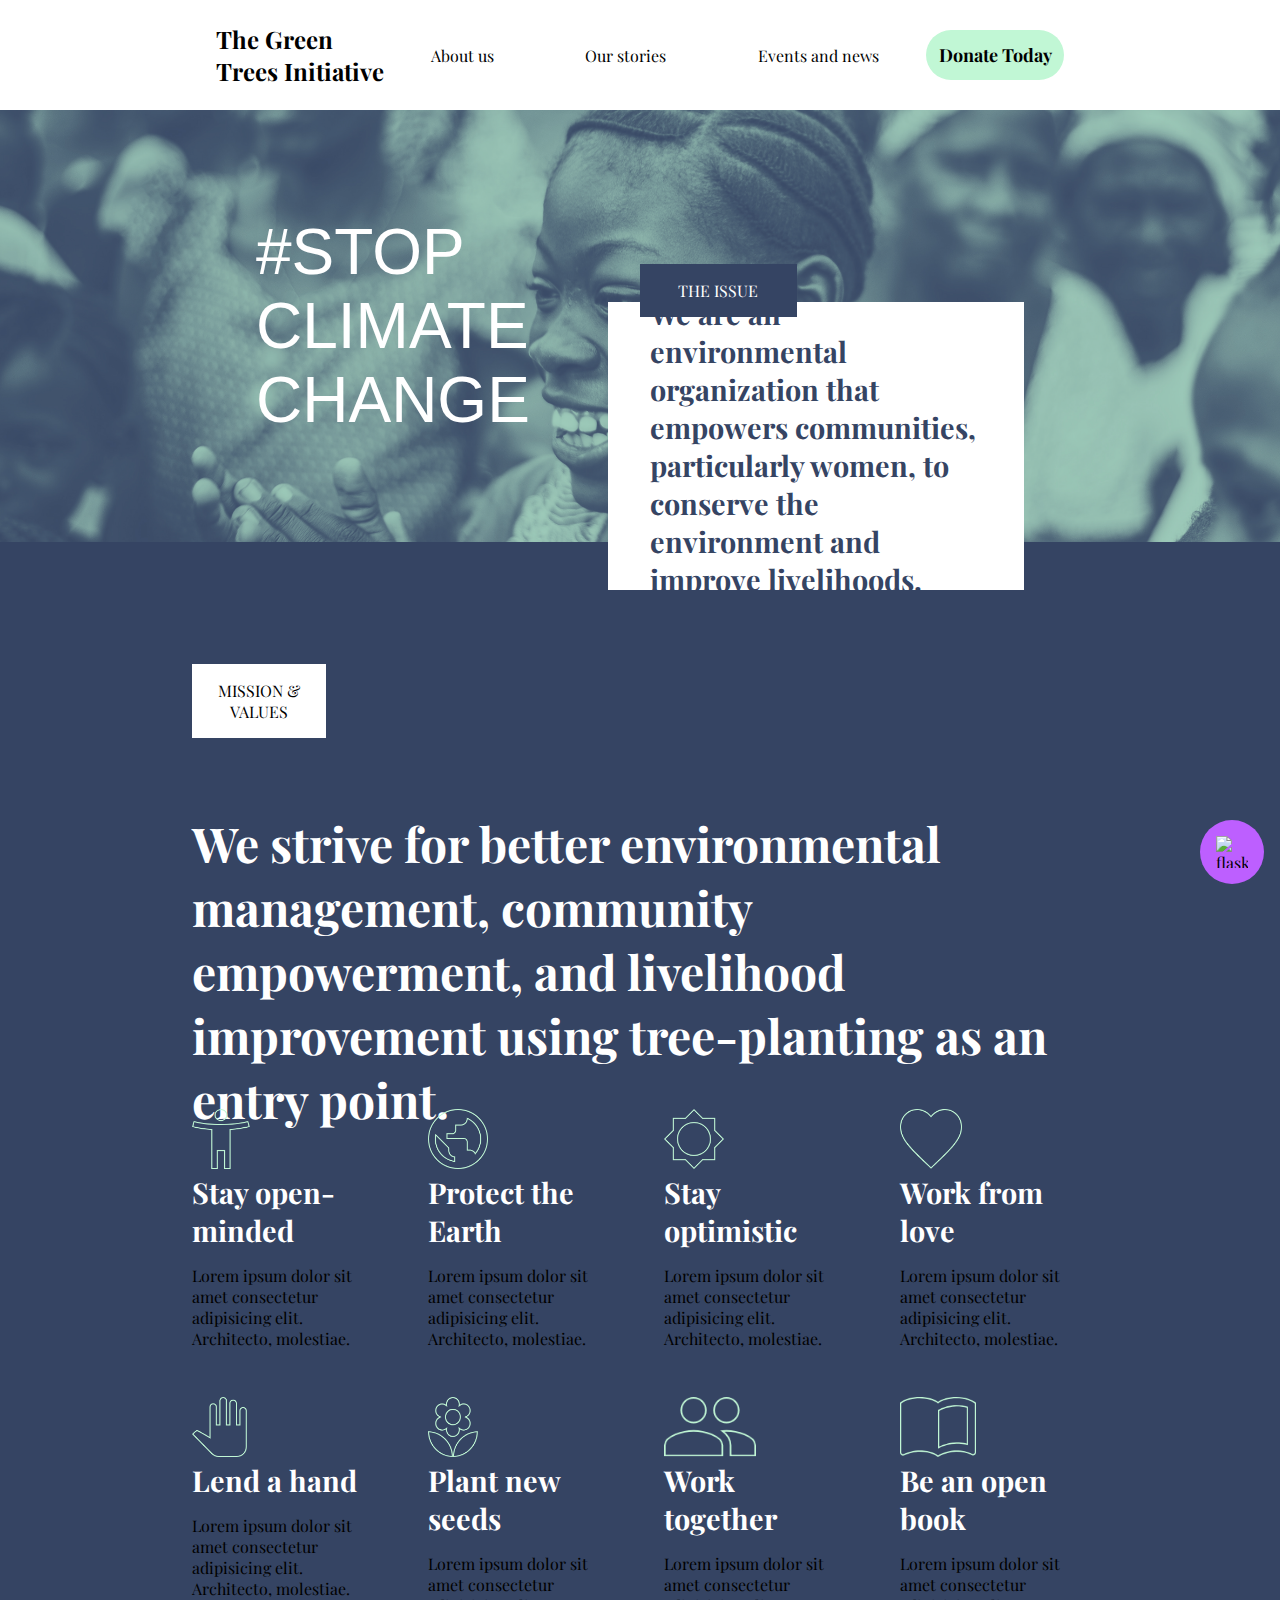
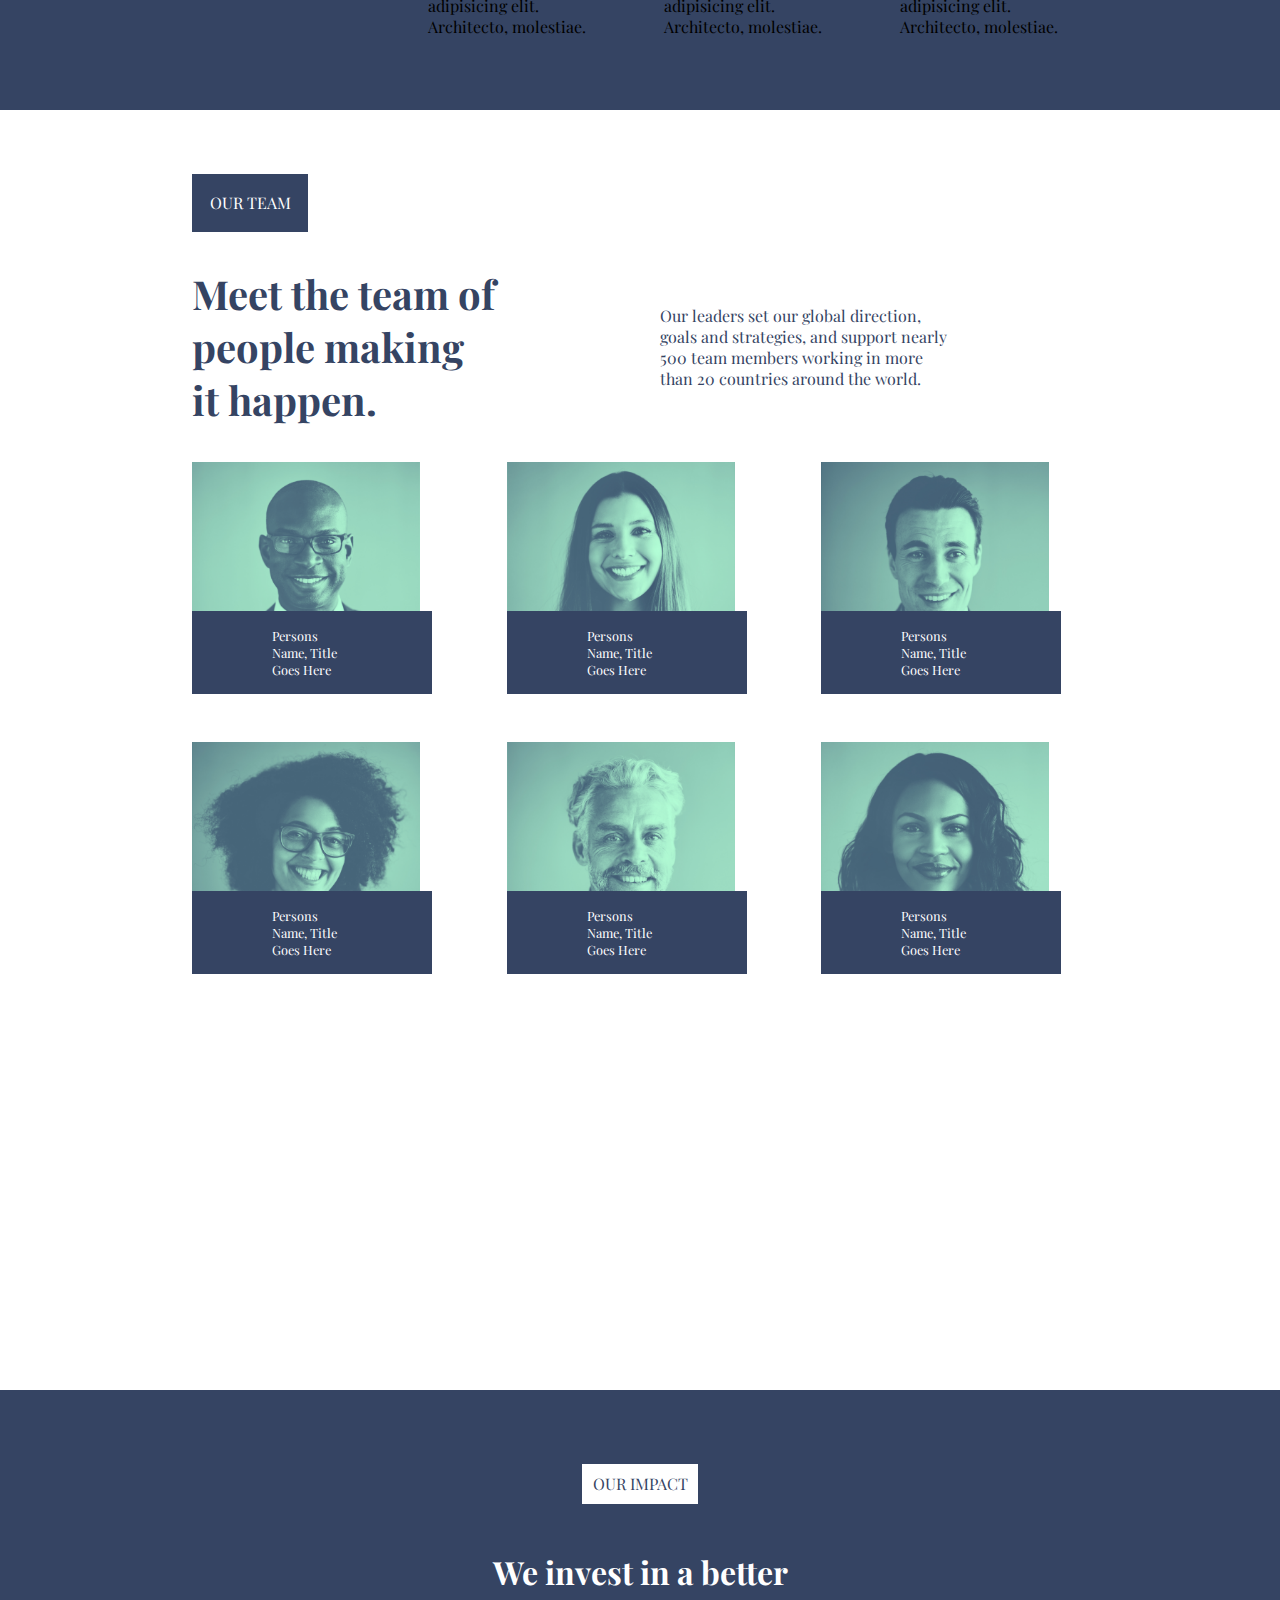
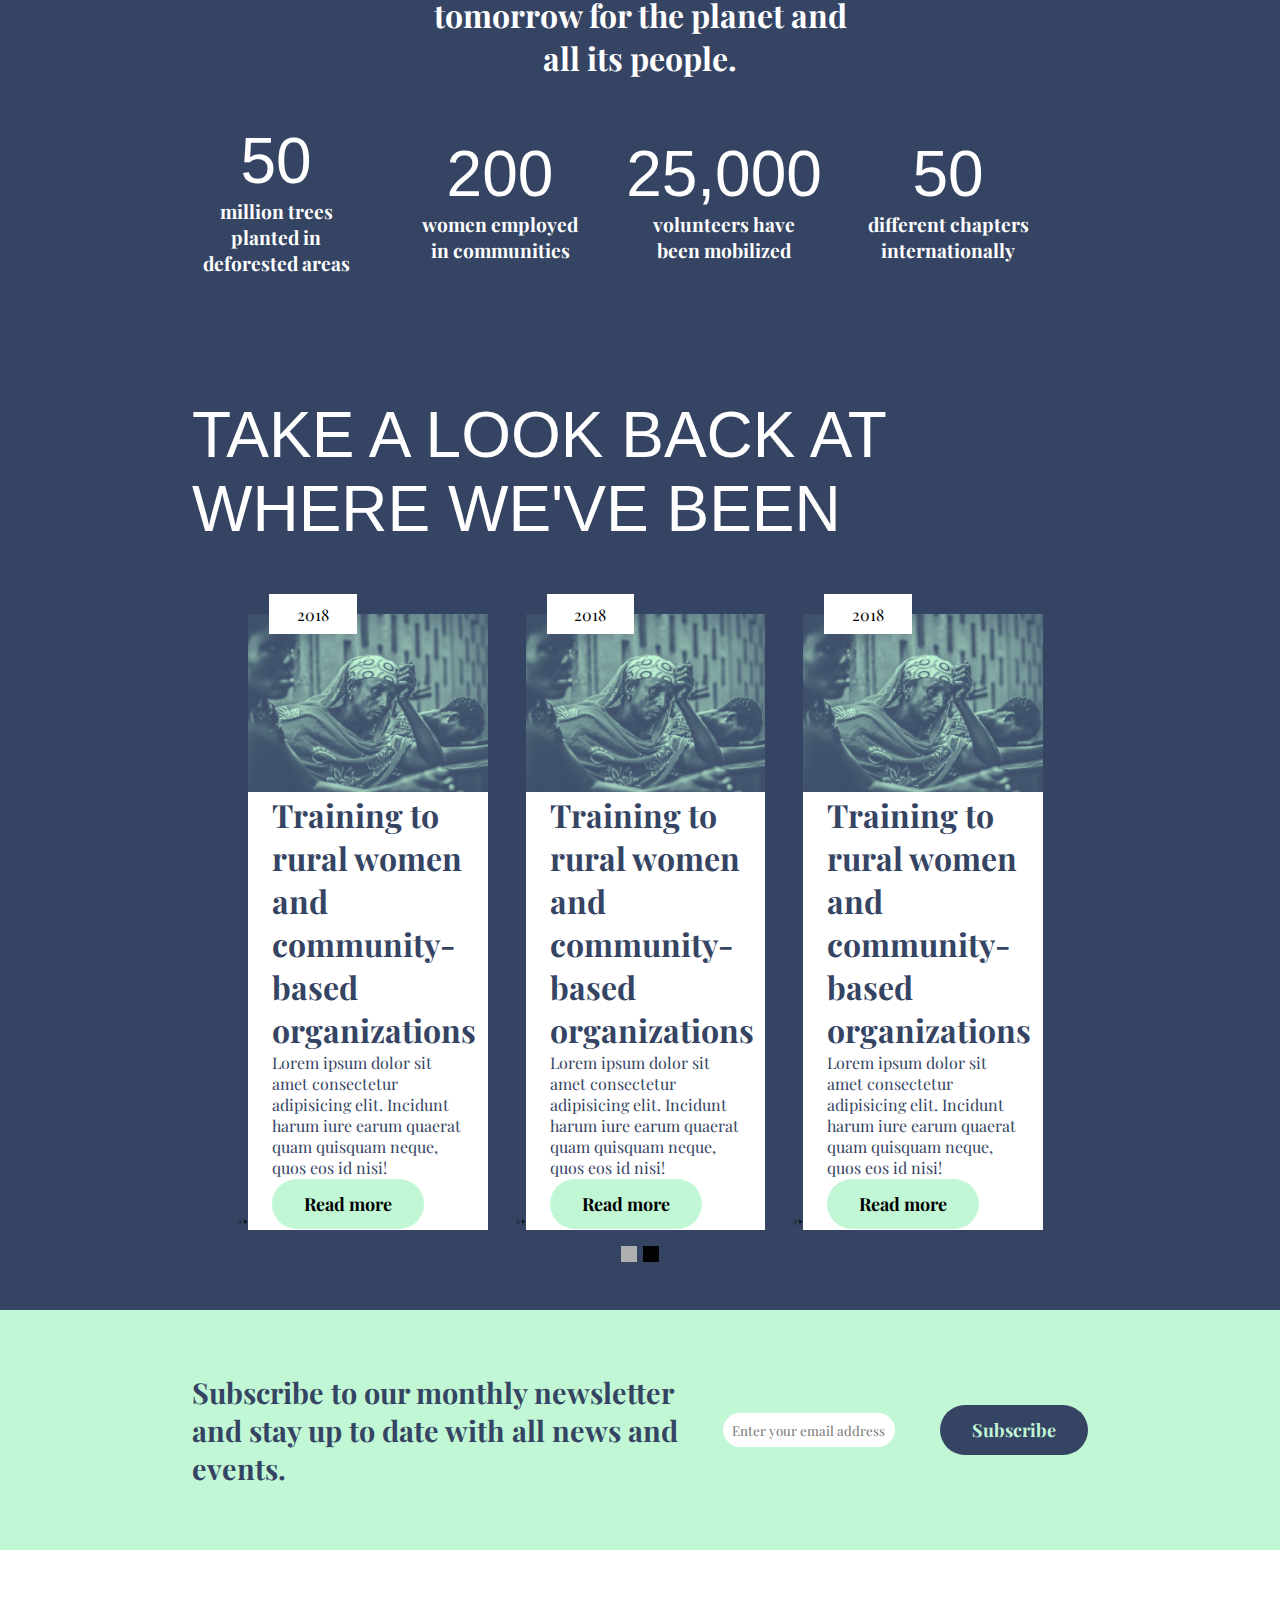
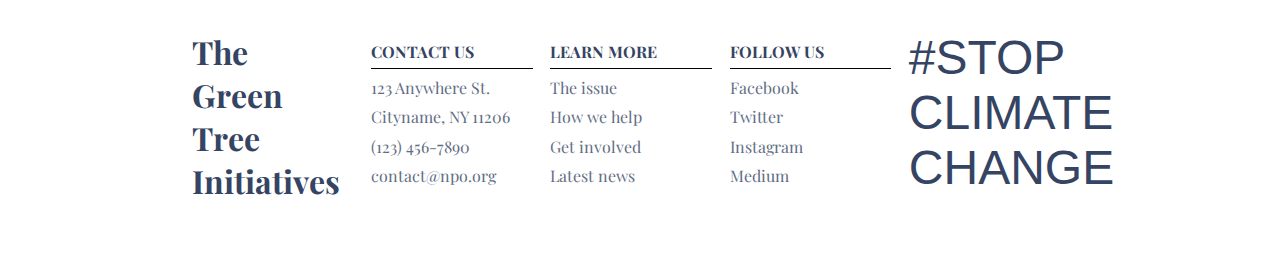
==== commit 587e3da2: "used dom for about-us page" ====
--- a/about.html
+++ b/about.html
@@ -4,511 +4,67 @@
     <meta charset="UTF-8" />
     <meta name="viewport" content="width=device-width, initial-scale=1.0" />
     <link rel="stylesheet" href="./style.css" />
-    <link rel="stylesheet" href="https://cdnjs.cloudflare.com/ajax/libs/font-awesome/4.7.0/css/font-awesome.min.css">
+    <link
+      rel="stylesheet"
+      href="https://cdnjs.cloudflare.com/ajax/libs/font-awesome/4.7.0/css/font-awesome.min.css"
+    />
     <title>About-us page</title>
-    <link rel="icon" href="https://cdn-icons-png.flaticon.com/512/5208/5208410.png" type="image/icon type">
+    <link
+      rel="icon"
+      href="https://cdn-icons-png.flaticon.com/512/5208/5208410.png"
+      type="image/icon type"
+    />
   </head>
   <body>
-    
     <!-- section with navbar  -->
 
-    <header>
-      <div class="navbar">
-        <a href="index.html" style="text-decoration: none;">
-          <div class="logo-txt">
-            <h2>The Green</h2>
-            <h2>Trees Initiative</h2>
-          </div>
-        </a>
-        <div class="about">
-          <ul style="list-style: none">
-            <li><a href="./about.html" >About us</a></li>
-            <li><a href="./stories.html" >Our stories</a></li>
-            <li><a href="./eventsandnews.html" >Events and news</a></li>
-          </ul>
-        </div>
-        <i class="fa fa-navicon nav-icon" onclick="navIcon()"></i>
-        <button class="donate-btn"><span>Donate Today</span></button>
-      </div>
-    </header>
+    <header class="navigationBar"></header>
     <!-- nav-btn -->
-    <div class="d-none" id="nav-toggle" >
+    <div class="d-none" id="nav-toggle">
       <ul style="list-style: none">
-        <li><a href="./about.html" style="text-decoration: none; color: black;">About us</a></li>
-        <li><a href="./stories.html" style="text-decoration: none; color: black;">Our stories</a></li>
-        <li><a href="./eventsandnews.html" style="text-decoration: none; color: black;">News and posts</a></li>
+        <li>
+          <a href="./about.html" style="text-decoration: none; color: black"
+            >About us</a
+          >
+        </li>
+        <li>
+          <a href="./stories.html" style="text-decoration: none; color: black"
+            >Our stories</a
+          >
+        </li>
+        <li>
+          <a
+            href="./eventsandnews.html"
+            style="text-decoration: none; color: black"
+            >News and posts</a
+          >
+        </li>
       </ul>
       <button class="donate-btn"><span>Donate Today</span></button>
     </div>
 
     <!-- hero section (about us) -->
 
-    <section class="abt-hero">
-      <div class="abt-hero-main">
-        <div class="hero-container">
-          <div class="hero-div2">
-            <h1>#STOP CLIMATE CHANGE</h1>
-          </div>
-
-          <div class="hero-div-cover">
-            <div class="hero-issue">
-              <div class="issue-box">THE ISSUE</div>
-              <div class="hero-quote">
-                <h1>
-                  We are an environmental organization that empowers
-                  communities, particularly women, to conserve the environment
-                  and improve livelihoods.
-                </h1>
-              </div>
-            </div>
-          </div>
-
-          <!-- tab view -->
-          <div class="hero-container-abt-md">
-            <div class="issue-box">
-              THE ISSUE
-            </div>
-            <div class="hero-container-main-abt-sm">
-              <div class="hero-quote">
-                <h1>
-                  We are an environmental organization that empowers
-                  communities, particularly women, to conserve the environment
-                  and improve livelihoods.
-                </h1>
-              </div>
-            </div>
-          </div>
-        </div>
-      </div>
-    </section>
-
-    
-
+    <section class="abt-hero"></section>
     <!-- mission section -->
 
-    <section class="mission-main">
-      <div class="mission">
-        <div class="mission-box">
-          <p>MISSION & VALUES</p>
-        </div>
-
-        <div class="mission-heading">
-          <h1>
-            We strive for better environmental management, community
-            empowerment, and livelihood improvement using tree-planting as an
-            entry point.
-          </h1>
-        </div>
-
-        <div class="mission-grid">
-          <div class="grid-div">
-            <div>
-              <img
-                src="./assets/about-us/Icon person@2x.png"
-                alt="mission_icon"
-                height="60"
-              />
-              <h1>Stay open-minded</h1>
-            </div>
-            <p>
-              Lorem ipsum dolor sit amet consectetur adipisicing elit.
-              Architecto, molestiae.
-            </p>
-          </div>
-          <div class="grid-div">
-            <div>
-              <img
-                src="./assets/about-us/Icon earth@2x.png"
-                alt="mission_icon"
-                height="60"
-              />
-              <h1>Protect the Earth</h1>
-            </div>
-            <p>
-              Lorem ipsum dolor sit amet consectetur adipisicing elit.
-              Architecto, molestiae.
-            </p>
-          </div>
-          <div class="grid-div">
-            <div>
-              <img
-                src="./assets/about-us/Icon sun@2x.png"
-                alt="mission_icon"
-                height="60"
-              />
-              <h1>Stay optimistic</h1>
-            </div>
-            <p>
-              Lorem ipsum dolor sit amet consectetur adipisicing elit.
-              Architecto, molestiae.
-            </p>
-          </div>
-          <div class="grid-div">
-            <div>
-              <img
-                src="./assets/about-us/Icon heart@2x.png"
-                alt="mission_icon"
-                height="60"
-              />
-              <h1>Work from love</h1>
-            </div>
-            <p>
-              Lorem ipsum dolor sit amet consectetur adipisicing elit.
-              Architecto, molestiae.
-            </p>
-          </div>
-
-          <div class="grid-div">
-            <div>
-              <img
-                src="./assets/about-us/Icon hand@2x.png"
-                alt="mission_icon"
-                height="60"
-              />
-              <h1>Lend a hand</h1>
-            </div>
-            <p>
-              Lorem ipsum dolor sit amet consectetur adipisicing elit.
-              Architecto, molestiae.
-            </p>
-          </div>
-          <div class="grid-div">
-            <div>
-              <img
-                src="./assets/about-us/Icon flower@2x.png"
-                alt="mission_icon"
-                height="60"
-              />
-              <h1>Plant new seeds</h1>
-            </div>
-            <p>
-              Lorem ipsum dolor sit amet consectetur adipisicing elit.
-              Architecto, molestiae.
-            </p>
-          </div>
-          <div class="grid-div">
-            <div>
-              <img
-                src="./assets/about-us/Icon people@2x.png"
-                alt="mission_icon"
-                height="60"
-              />
-              <h1>Work together</h1>
-            </div>
-            <p>
-              Lorem ipsum dolor sit amet consectetur adipisicing elit.
-              Architecto, molestiae.
-            </p>
-          </div>
-          <div class="grid-div">
-            <div>
-              <img
-                src="./assets/about-us/Icon book@2x.png"
-                alt="mission_icon"
-                height="60"
-              />
-              <h1>Be an open book</h1>
-            </div>
-            <p>
-              Lorem ipsum dolor sit amet consectetur adipisicing elit.
-              Architecto, molestiae.
-            </p>
-          </div>
-        </div>
-      </div>
-    </section>
+    <section class="mission-main"></section>
 
     <!-- Our-Team -->
 
-    <section class="team-main-container">
-      <div class="team-container">
-        <div class="our-team-box">
-          <p>OUR TEAM</p>
-        </div>
-
-        <div class="about-team-main">
-          <div>
-            <h1>Meet the team of people making it happen.</h1>
-          </div>
-          <div>
-            <p>
-              Our leaders set our global direction, goals and strategies, and
-              support nearly 500 team members working in more than 20 countries
-              around the world.
-            </p>
-          </div>
-        </div>
-
-        <div class="meet-our-people">
-          <div class="meet-main">
-            <div class="name-tag">Persons Name, Title Goes Here</div>
-            <div class="meet-img-div">
-              <img
-                src="./assets/about-us/Screen-Shot-2018-10-04-at-9.35.07-PM@2x.png"
-                alt="person_img"
-                class="meet-img"
-              />
-            </div>
-          </div>
-
-          <div class="meet-main">
-            <div class="name-tag">Persons Name, Title Goes Here</div>
-            <div class="meet-img-div">
-              <img
-                src="./assets/about-us/Screen-Shot-2018-10-04-at-9.35.17-PM@2x.png"
-                alt="person_img"
-                class="meet-img"
-              />
-            </div>
-          </div>
-
-          <div class="meet-main">
-            <div class="name-tag">Persons Name, Title Goes Here</div>
-            <div class="meet-img-div">
-              <img
-                src="./assets/about-us/Screen-Shot-2018-10-04-at-9.35.37-PM@2x.png"
-                alt="person_img"
-                class="meet-img"
-              />
-            </div>
-          </div>
-
-          <div class="meet-main">
-            <div class="name-tag">Persons Name, Title Goes Here</div>
-            <div class="meet-img-div">
-              <img
-                src="./assets/about-us/Screen-Shot-2018-10-04-at-9.36.04-PM@2x.png"
-                alt="person_img"
-                class="meet-img"
-              />
-            </div>
-          </div>
-
-          <div class="meet-main">
-            <div class="name-tag">Persons Name, Title Goes Here</div>
-            <div class="meet-img-div">
-              <img
-                src="./assets/about-us/Screen-Shot-2018-10-04-at-9.36.19-PM@2x.png"
-                alt="person_img"
-                class="meet-img"
-              />
-            </div>
-          </div>
-
-          <div class="meet-main">
-            <div class="name-tag">Persons Name, Title Goes Here</div>
-            <div class="meet-img-div">
-              <img
-                src="./assets/about-us/Screen-Shot-2018-10-04-at-9.37.13-PM@2x.png"
-                alt="person_img"
-                class="meet-img"
-              />
-            </div>
-          </div>
-        </div>
-      </div>
-    </section>
+    <section class="team-main-container"></section>
 
     <!-- our team @ sm-devices -->
 
-    <section class="team-main-container-sm">
-      <div class="team-container-sm">
-        <div class="our-team-box-sm">
-          <span>OUR TEAM</span>
-        </div>
-        <h1 class="our-team-heading">Meet the team of people making it happen</h1>
-
-        <p>Our leaders set our global direction, goals, and startergies, and support nearly 500 team members working in more that 20 countries around the world</p>
-
-        <div class="team-grid-sm">
-          <div class="team-main-sm">
-            <div class="team-person-img-sm">
-              <img src="./assets/about-us/Screen-Shot-2018-10-04-at-9.35.07-PM@2x.png" alt="person-img" class="person-team-img-sm">
-            </div>
-            <div class="team-main-tag-sm">
-              <span>Person Name,</span>
-              <span>Title goes here</span>
-            </div>
-            
-          </div>
-          <div class="team-main-sm">
-            <div class="team-person-img-sm">
-              <img src="./assets/about-us/Screen-Shot-2018-10-04-at-9.35.17-PM@2x.png" alt="person-img" class="person-team-img-sm">
-            </div>
-            <div class="team-main-tag-sm">
-              <span>Person Name,</span>
-              <span>Title goes here</span>
-            </div>
-            
-          </div>
-          <div class="team-main-sm">
-            <div class="team-person-img-sm">
-              <img src="./assets/about-us/Screen-Shot-2018-10-04-at-9.35.37-PM@2x.png" alt="person-img" class="person-team-img-sm">
-            </div>
-            <div class="team-main-tag-sm">
-              <span>Person Name,</span>
-              <span>Title goes here</span>
-            </div>
-            
-          </div>
-          <div class="team-main-sm">
-            <div class="team-person-img-sm">
-              <img src="./assets/about-us/Screen-Shot-2018-10-04-at-9.36.04-PM@2x.png" alt="person-img" class="person-team-img-sm">
-            </div>
-            <div class="team-main-tag-sm">
-              <span>Person Name,</span>
-              <span>Title goes here</span>
-            </div>
-            
-          </div>
-          <div class="team-main-sm">
-            <div class="team-person-img-sm">
-              <img src="./assets/about-us/Screen-Shot-2018-10-04-at-9.36.19-PM@2x.png" alt="person-img" class="person-team-img-sm">
-            </div>
-            <div class="team-main-tag-sm">
-              <span>Person Name,</span>
-              <span>Title goes here</span>
-            </div>
-            
-          </div>
-          <div class="team-main-sm">
-            <div class="team-person-img-sm">
-              <img src="./assets/about-us/Screen-Shot-2018-10-04-at-9.37.13-PM@2x.png" alt="person-img" class="person-team-img-sm">
-            </div>
-            <div class="team-main-tag-sm">
-              <span>Person Name,</span>
-              <span>Title goes here</span>
-            </div>
-            
-          </div>
-      
-            
-          </div>
-        </div>
-      </div>
-    </section>
+    <section class="team-main-container-sm"></section>
     <!-- our impact section -->
 
-    <section class="impact-main">
-      <div class="impact">
-        <div class="impact-box">
-          <p>OUR IMPACT</p>
-        </div>
-
-        <h1>
-          We invest in a better tomorrow for the planet and all its people.
-        </h1>
-
-        <div class="impacts">
-          <div class="impacts-div">
-            <h1>50</h1>
-            <h1>million trees planted in deforested areas</h1>
-          </div>
-
-          <div class="impacts-div">
-            <h1>200</h1>
-            <h1>women employed in communities</h1>
-          </div>
-
-          <div class="impacts-div">
-            <h1>25,000</h1>
-            <h1>volunteers have been mobilized</h1>
-          </div>
-
-          <div class="impacts-div">
-            <h1>150</h1>
-            <h1>different chapters internationally</h1>
-          </div>
-        </div>
-      </div>
-    </section>
+    <section class="impact-main"></section>
 
     <!-- legacy-section -->
 
     <section class="legacy-main">
-      <div class="legacy">
-        <h1>TAKE A LOOK BACK AT WHERE WE'VE BEEN</h1>
-        <div class="legacy-header">
-          <h1>TAKE A LOOK BACK AT WHERE WE'VE BEEN</h1>
-          <div class="right-arrow">
-            <span>&rarr;</span>
-          </div>
-        </div>  
-
-       
-          
-
-        <div class="year-contributions">
-          <div class="year-contributions-card-main">
-            <div class="year-box">2018</div>
-            <div class="right-arrow">
-              <span>&rarr;</span>
-            </div>
-            <div class="year-contributions-card">
-              <div class="year-img-box">
-                <img src="./assets/about-us/Image@2x.png" alt="women_image" class="year-card-image" />
-              </div>
-
-              <div class="inner-year-card">
-                <h1>Training to rural women and community-based organizations</h1>
-
-              <p>
-                Lorem ipsum dolor sit amet consectetur adipisicing elit.
-                Incidunt harum iure earum quaerat quam quisquam neque, quos eos
-                id nisi!
-              </p>
-
-              <button class="read-more">Read more</button>
-              </div>
-            </div>
-          </div>
-
-          <div class="year-contributions-card-main">
-            <div class="year-box">2018</div>
-            <div class="year-contributions-card">
-              <div class="year-img-box">
-                <img src="./assets/about-us/Image@2x.png" alt="women_image" class="year-card-image" />
-              </div>
-              <div class="inner-year-card">
-              <h1>Training to rural women and community-based organizations</h1>
-
-              <p>
-                Lorem ipsum dolor sit amet consectetur adipisicing elit.
-                Incidunt harum iure earum quaerat quam quisquam neque, quos eos
-                id nisi!
-              </p>
-
-              <button class="read-more">Read more</button>
-                            </div>
-            </div>
-          </div>
-
-          <div class="year-contributions-card-main">
-            <div class="year-box">2018</div>
-            <div class="year-contributions-card">
-              <div class="year-img-box">
-                <img src="./assets/about-us/Image@2x.png" alt="women_image" class="year-card-image" />
-              </div>
-              <div class="inner-year-card">
-              <h1>Training to rural women and community-based organizations</h1>
-
-              <p>
-                Lorem ipsum dolor sit amet consectetur adipisicing elit.
-                Incidunt harum iure earum quaerat quam quisquam neque, quos eos
-                id nisi!
-              </p>
-
-              <button class="read-more">Read more</button>
-                            </div>
-            </div>
-          </div>
-        </div>
-
-        <div class="legacy-slide-btn">
-          <div class="box" style="background-color: #afafaf;"></div>
-          <div class="box" style="background-color: #030303;"></div>
-      </div>
-      </div>
+     
     </section>
 
     <!-- email-subsicribe -->
@@ -564,19 +120,13 @@
     </footer>
 
     <div class="flask">
-      <img src="https://cdn.buymeacoffee.com/widget/assets/coffee%20cup.svg" alt="flask-image" class="flask-image">
-  </div>
+      <img
+        src="https://cdn.buymeacoffee.com/widget/assets/coffee%20cup.svg"
+        alt="flask-image"
+        class="flask-image"
+      />
+    </div>
 
-    <script>
-      function navIcon() {
-        let nav = document.querySelector("#nav-toggle");
-        if(nav.className === "d-none"){
-          nav.className = "nav-about"
-        }else {
-          nav.className = "d-none"
-        }
-      }
-      
-    </script>
+    <script src="./Javascript/about.js"></script>
   </body>
 </html>
--- a/style.css
+++ b/style.css
@@ -1806,6 +1806,298 @@
   color: white;
 }
 
+
+.donation-header{
+  height: 8rem;
+  width: 100%;
+}
+
+.donation-nav {
+  display: flex;
+  justify-content: center;
+  align-items: center;
+  width: 100%;
+  height: 90%;
+  flex-direction: column;
+}
+
+.donation-nav > span {
+  font-size: 2rem;
+  font-weight: bold;
+  color: #354463;
+}
+
+.donate-form-main {
+  height: 80rem;
+  width: 100%;
+  background-image: url('./assets/donation/annie-spratt-427340-unsplash@2x.png');
+  background-repeat: no-repeat;
+  background-size: cover;
+  background-color: #354463;
+  background-position: 10%;
+  display: flex;
+  justify-content: center;
+  align-items: center;
+}
+.donate-form {
+  height: 90%;
+  width: 70%;
+  display: flex;
+  gap: 5rem;
+  
+}
+
+.donation-form-main {
+  height: 100%;
+  width: 60%;
+  background-color: #354463;
+  display: flex;justify-content: center;align-items: center;
+}
+
+.donation-form {
+  height: 90%;
+  width: 90%;
+  display: flex;
+  flex-direction: column;
+  justify-content: space-around;
+  align-items: center;  
+}
+
+.donation-text {
+  height: 100%;
+  width: 40%;
+}
+
+.donation-text > h1 {
+    font-family: "flood-std", sans-serif;
+    font-size: 5rem;
+    color: #ffffff;
+    font-weight: 100;
+}
+
+.your-info {
+  height: 47%;
+  width: 100%;
+  display: grid;
+  grid-template-columns: 2fr repeat(2, 1fr);
+  grid-template-rows: repeat(4, 1fr);
+  gap: 1rem;
+}
+
+
+.info1 {
+  grid-row: 1;
+  grid-column: 1;
+}
+
+label {
+  font-size: 1rem;
+  padding-left: 1rem;
+  color: white;
+}
+
+.info1 > input {
+  width: 100%;
+  height: 80%;
+  background-color: transparent;
+  border: none;
+  border-bottom: 3px solid #c1f7d5;
+  padding: 1rem;
+  font-size: 1.5rem;
+  color: #c1f7d5;
+}
+
+.info2 {
+  grid-row: 1;
+  grid-column: 2/5;
+}
+.info2 > input {
+  width: 100%;
+  height: 80%;
+  background-color: transparent;
+  border: none;
+  border-bottom: 3px solid #c1f7d5;
+  padding: 1rem;
+  font-size: 1.5rem;
+  color: #c1f7d5;
+}
+
+.info3 {
+  grid-row: 2;
+  grid-column: 1/5;
+}
+.info3 > input {
+  width: 100%;
+  height: 80%;
+  background-color: transparent;
+  border: none;
+  border-bottom: 3px solid #c1f7d5;
+  padding: 1rem;
+  font-size: 1.5rem;
+  color: #c1f7d5;
+}
+.info4 {
+  grid-row: 3;
+  grid-column: 1;
+}
+.info4 > input {
+  width: 100%;
+  height: 80%;
+  background-color: transparent;
+  border: none;
+  border-bottom: 3px solid #c1f7d5;
+  padding: 1rem;
+  font-size: 1.5rem;
+  color: #c1f7d5;
+}
+.info5 {
+  grid-row: 3;
+  grid-column: 2/3;
+}
+
+.info5 > select {
+  width: 100%;
+  height: 80%;
+  background-color: transparent;
+  border: none;
+  border-bottom: 3px solid #c1f7d5;
+  padding: 1rem;
+  font-size: 1.5rem;
+  color: #c1f7d5;
+}
+.info6 {
+  grid-row: 3;
+  grid-column: 3/5;
+}
+.info6 > input {
+  width: 100%;
+  height: 80%;
+  background-color: transparent;
+  border: none;
+  border-bottom: 3px solid #c1f7d5;
+  padding: 1rem;
+  font-size: 1.5rem;
+  color: #c1f7d5;
+}
+.info7 {
+  grid-row: 4;
+  grid-column: 1/5;
+}
+.info7 > input {
+  width: 100%;
+  height: 80%;
+  background-color: transparent;
+  border: none;
+  border-bottom: 3px solid #c1f7d5;
+  padding: 1rem;
+  font-size: 1.5rem;
+  color: #c1f7d5;
+}
+.payment-info {
+  height: 27%;
+  width: 100%;
+  display: grid;
+  grid-template-columns: repeat(4, 1fr);
+  grid-template-rows: repeat(2, 1fr);
+  gap: 1rem;
+}
+
+
+.pInfo1 {
+  grid-row: 1;
+  grid-column: 1/5;
+}
+
+.pInfo4 {
+  grid-row: 2;
+  grid-column: 3;
+}
+
+.pInfo1 > input {
+  width: 100%;
+  height: 80%;
+  background-color: transparent;
+  border: none;
+  border-bottom: 3px solid #c1f7d5;
+  padding: 1rem;
+  font-size: 1.5rem;
+  color: #c1f7d5;
+}
+
+.pInfo2 > input {
+  width: 100%;
+  height: 80%;
+  background-color: transparent;
+  border: none;
+  border-bottom: 3px solid #c1f7d5;
+  padding: 1rem;
+  font-size: 1.5rem;
+  color: #c1f7d5;
+}
+.pInfo3 > input {
+  width: 100%;
+  height: 80%;
+  background-color: transparent;
+  border: none;
+  border-bottom: 3px solid #c1f7d5;
+  padding: 1rem;
+  font-size: 1.5rem;
+  color: #c1f7d5;
+}
+.pInfo4 > input {
+  width: 100%;
+  height: 80%;
+  background-color: transparent;
+  border: none;
+  border-bottom: 3px solid #c1f7d5;
+  padding: 1rem;
+  font-size: 1.5rem;
+  color: #c1f7d5;
+}
+
+.process-confirm {
+  height: 17%;
+  width: 100%;
+  display: flex;
+  justify-content: space-between;
+  align-items: center;
+
+}
+
+
+.donation-form h1 {
+  color: white;
+  text-align: left;
+  width: 100%;
+  margin: 0.5rem 0 0.5rem 0;
+  padding-left: 0.8rem;
+}
+
+
+
+
+
+
+
+
+
+
+
+
+
+
+
+
+
+
+
+
+
+
+
+
+/* donation page */
+
 /* animation */
 
 @media screen and (min-width: 1097px) {
@@ -3149,6 +3441,43 @@
     color: white;
   }
 
+  /*  */
+
+  .donation-text {
+    width: 60%;
+    height: fit-content;
+  }
+
+  /* .donation-text > h1{
+    font-size: 4rem;
+  } */
+
+  .donate-form-main {
+    height: 100rem;
+  }
+
+  .donation-form-main {
+    height: 100%;
+    width: 100%;
+    background-color: #354463;
+    display: flex;justify-content: center;align-items: center;
+  }
+
+  .donate-form {
+    height: 90%;
+    width: 90%;
+    display: flex;
+    gap: 5rem;
+    flex-direction: column-reverse;
+  }
+
+  .donation-form {
+    height: 100%;
+    
+  }
+  
+
+
   /* end of new and post */
 }
 
@@ -4060,8 +4389,9 @@
   }
 
   .impact-box {
-    width: 30%;
+    width: 40%;
     height: 5%;
+    padding: 0.5rem;
     color: #354463;
     display: flex;
     justify-content: center;
@@ -4672,4 +5002,65 @@
     grid-row: 4/6;
   }
   /* end of mob -view of news and events */
-}
+
+
+  /*  */
+
+  .donation-text {
+    width: 100%;
+    height: fit-content;
+    text-align: center;
+  }
+
+  .donation-text > h1{
+    font-size: 3rem;
+  }
+
+  .donate-form-main {
+    height: 100rem;
+  }
+
+  .donation-form-main {
+    height: 100%;
+    width: 100%;
+    background-color: #354463;
+    display: flex;justify-content: center;align-items: center;
+  }
+
+  .donate-form {
+    height: 90%;
+    width: 90%;
+    display: flex;
+    gap: 5rem;
+    flex-direction: column-reverse;
+  }
+
+  .donation-form {
+    height: 100%;
+    
+  }
+
+
+  label {
+    font-size: 0.6rem;
+    padding-left: 0.6rem;
+    color: white;
+  }
+  .donation-form h1 {
+    color: white;
+    text-align: left;
+    width: 100%;
+    margin: 0.5rem 0 0.5rem 0;
+    padding-left: 0.5rem;
+    font-size: 1rem;
+  }
+
+  .process-confirm {
+    display: flex;
+    justify-content: center;
+    align-items: center;
+    flex-direction: column;
+    gap: 1rem;
+  }
+  
+}
